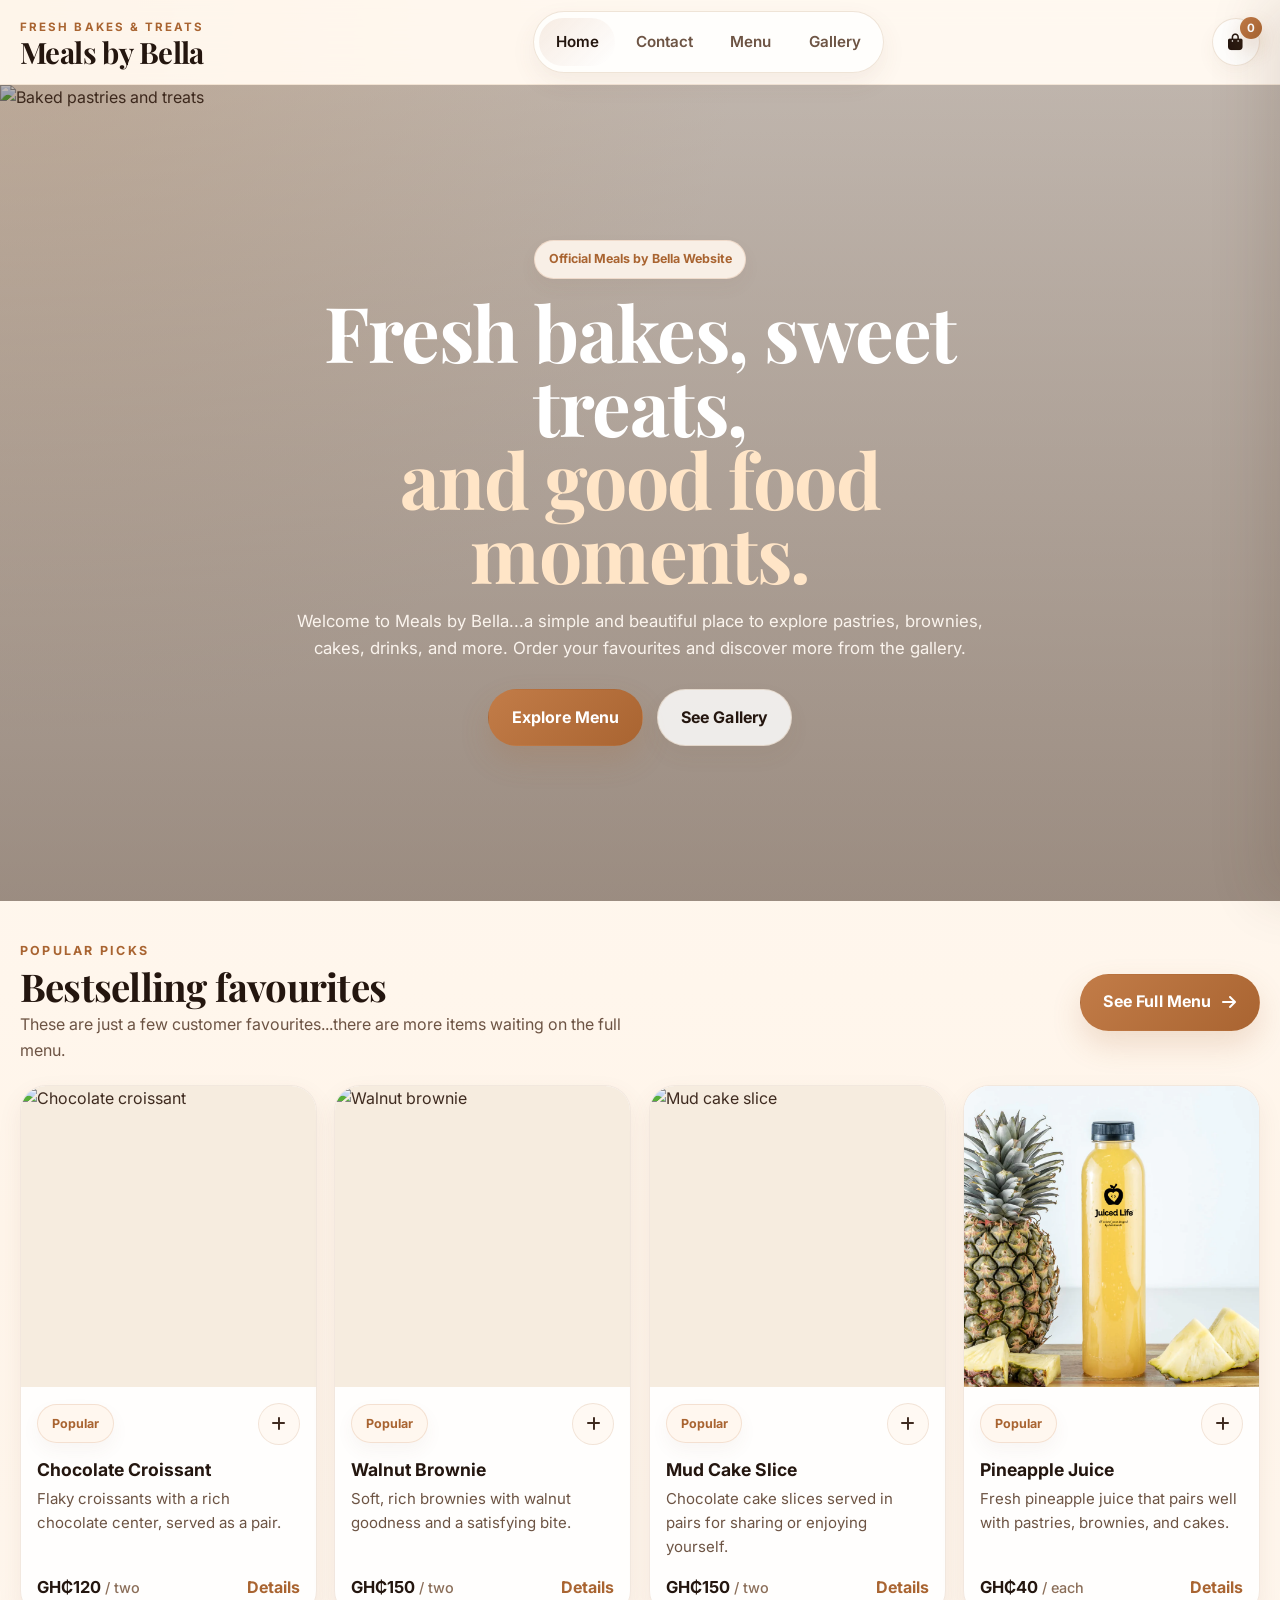
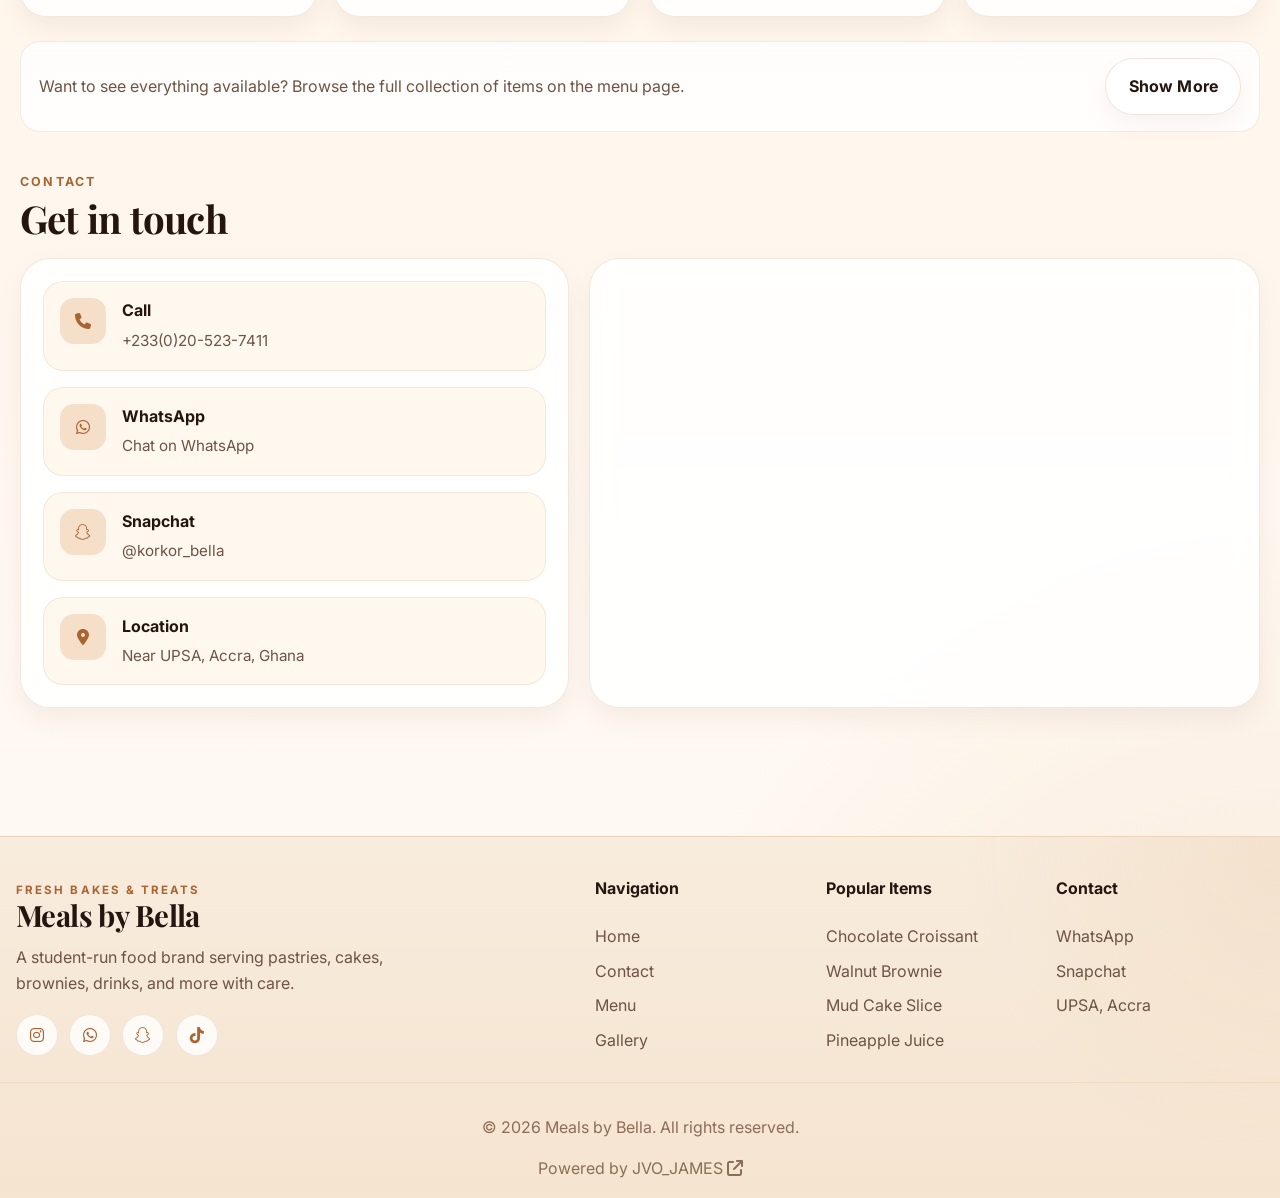
==== index.html @ 8bbc6c38 "Update index.html" ====
<!DOCTYPE html>
<html lang="en">
<head>
  <meta charset="UTF-8" />
  <meta name="viewport" content="width=device-width, initial-scale=1.0" />
  <meta
    name="description"
    content="Meals by Bella offers pastries, brownies, cakes, drinks, and more in a beautiful official business website experience."
  />
  <title>Meals by Bella | Home</title>

  <link rel="preconnect" href="https://fonts.googleapis.com" />
  <link rel="preconnect" href="https://fonts.gstatic.com" crossorigin />
  <link
    href="https://fonts.googleapis.com/css2?family=Inter:wght@400;500;600;700;800&family=Playfair+Display:wght@600;700;800&display=swap"
    rel="stylesheet"
  />
  <link
    rel="stylesheet"
    href="https://cdnjs.cloudflare.com/ajax/libs/font-awesome/6.5.2/css/all.min.css"
    integrity="sha512-SnH5WK+bZxgPHs44uWIX+LLJAJ9/2PkPKZ5QiAj6Ta86w+fsb2TkR4j8D6LJgyAHIhR35VZc2oM/gI1w1BzQAw=="
    crossorigin="anonymous"
    referrerpolicy="no-referrer"
  />
  <link rel="preconnect" href="https://fonts.googleapis.com">
  <link rel="preconnect" href="https://fonts.gstatic.com" crossorigin>
  <link href="https://fonts.googleapis.com/css2?family=Cormorant+Garamond:wght@400;500;600;700&family=Inter:wght@300;400;500;600;700&display=swap" rel="stylesheet">
  <link rel="stylesheet" href="https://cdnjs.cloudflare.com/ajax/libs/font-awesome/6.5.2/css/all.min.css">


  <link rel="stylesheet" href="styles.css" />
  <script src="script.js" defer></script>
</head>
<body class="page-home" data-page="home">
  <div class="site-shell">
    <!-- Mobile Menu -->
    <div class="mobile-menu" id="mobileMenu" aria-hidden="true">
      <div class="mobile-menu__panel">
        <div class="mobile-menu__top">
          <a href="index.html" class="brand brand--mobile" aria-label="Meals by Bella home">
            <span class="brand__eyebrow">Fresh bakes & treats</span>
            <span class="brand__name">Meals by Bella</span>
          </a>
          <button class="icon-btn js-close-mobile-menu" aria-label="Close menu" type="button">
            <i class="fa-solid fa-xmark"></i>
          </button>
        </div>

        <nav class="mobile-menu__nav" aria-label="Mobile navigation">
          <a href="index.html" class="is-active">Home</a>
          <a href="#contact">Contact</a>
          <a href="menu.html">Menu</a>
          <a href="gallery.html">Gallery</a>
        </nav>

        <div class="mobile-menu__actions">
          <a href="menu.html" class="btn btn--primary">Explore Menu</a>
          <a href="gallery.html" class="btn btn--secondary">See Gallery</a>
        </div>
      </div>
    </div>

    <!-- Cart Drawer -->
    <div class="cart-drawer" id="cartDrawer" aria-hidden="true">
      <div class="cart-drawer__overlay js-close-cart"></div>

      <aside class="cart-drawer__panel" aria-label="Shopping cart">
        <div class="cart-drawer__header">
          <div>
            <p class="section-tag">Your Cart</p>
            <h2>Order Summary</h2>
          </div>
          <button class="icon-btn js-close-cart" type="button" aria-label="Close cart">
            <i class="fa-solid fa-xmark"></i>
          </button>
        </div>

        <div class="cart-drawer__body">
          <div class="cart-items" id="cartItems"></div>

          <div class="cart-empty" id="cartEmptyState">
            <div class="cart-empty__icon">
              <i class="fa-solid fa-bag-shopping"></i>
            </div>
            <h3>Your cart is empty</h3>
            <p>Add some treats and drinks to begin your order.</p>
            <a href="menu.html" class="btn btn--primary">Browse Menu</a>
          </div>
        </div>

        <div class="cart-drawer__footer">
          <div class="cart-summary">
            <div class="cart-summary__row">
              <span>Items</span>
              <strong id="cartCountLabel">0</strong>
            </div>
            <div class="cart-summary__row">
              <span>Subtotal</span>
              <strong id="cartSubtotal">GH₵0</strong>
            </div>
          </div>

          <div class="cart-drawer__actions">
            <button class="btn btn--secondary js-clear-cart" type="button">Clear Cart</button>
            <button class="btn btn--primary js-go-to-checkout" type="button">Checkout</button>
          </div>
        </div>
      </aside>
    </div>

    <!-- Header -->
    <header class="site-header" id="top">
      <div class="container">
        <div class="header-main">
          <a href="index.html" class="brand" aria-label="Meals by Bella home">
            <span class="brand__eyebrow">Fresh bakes & treats</span>
            <span class="brand__name">Meals by Bella</span>
          </a>

          <nav class="desktop-nav" aria-label="Primary navigation">
            <a href="index.html" class="is-active">Home</a>
            <a href="#contact">Contact</a>
            <a href="menu.html">Menu</a>
            <a href="gallery.html">Gallery</a>
          </nav>

          <div class="header-actions">
            <button class="icon-btn js-open-cart" type="button" aria-label="Open cart">
              <i class="fa-solid fa-bag-shopping"></i>
              <span class="cart-badge" id="cartBadge">0</span>
            </button>

            <button class="icon-btn mobile-only js-open-mobile-menu" type="button" aria-label="Open menu">
              <i class="fa-solid fa-bars"></i>
            </button>
          </div>
        </div>
      </div>
    </header>

    <main>
      <!-- Hero -->
      <section class="hero-section hero-section--background">
        <div class="hero-background">
          <img
            src="https://images.unsplash.com/photo-1509440159596-0249088772ff?auto=format&fit=crop&w=1800&q=80"
            alt="Baked pastries and treats"
          />
        </div>

        <div class="hero-overlay"></div>

        <div class="container">
          <div class="hero-content hero-content--center">
            <span class="hero-badge">Official Meals by Bella Website</span>

            <h1>
              Fresh bakes, sweet treats,
              <span>and good food moments.</span>
            </h1>

            <p class="hero-text">
              Welcome to Meals by Bella...a simple and beautiful place to explore pastries,
              brownies, cakes, drinks, and more. Order your favourites and discover more from the gallery.
            </p>

            <div class="hero-actions">
              <a href="menu.html" class="btn btn--primary">Explore Menu</a>
              <a href="gallery.html" class="btn btn--secondary">See Gallery</a>
            </div>
          </div>
        </div>
      </section>

      <!-- Bestselling favourites -->
      <section class="products-section">
        <div class="container">
          <div class="section-heading section-heading--with-note">
            <div>
              <p class="section-tag">Popular Picks</p>
              <h2>Bestselling favourites</h2>
              <p class="section-subtext">
                These are just a few customer favourites...there are more items waiting on the full menu.
              </p>
            </div>

            <a href="menu.html" class="btn btn--primary section-cta">
              <span>See Full Menu</span>
              <i class="fa-solid fa-arrow-right"></i>
            </a>
          </div>

          <div class="products-grid products-grid--home">
            <article
              class="product-card"
              data-id="chocolate-croissant"
              data-name="Chocolate Croissant"
              data-price="120"
              data-unit="two"
              data-image="https://images.unsplash.com/photo-1549903072-7e6e0bedb7fb?auto=format&fit=crop&w=1200&q=80"
              data-category="Croissants"
            >
              <a href="product.html?product=chocolate-croissant" class="product-card__media">
                <img
                  src="https://images.unsplash.com/photo-1549903072-7e6e0bedb7fb?auto=format&fit=crop&w=1200&q=80"
                  alt="Chocolate croissant"
                />
              </a>

              <div class="product-card__content">
                <div class="product-card__top">
                  <span class="pill">Popular</span>
                  <button
                    class="product-card__icon js-add-to-cart"
                    type="button"
                    aria-label="Add Chocolate Croissant to cart"
                  >
                    <i class="fa-solid fa-plus"></i>
                  </button>
                </div>

                <a href="product.html?product=chocolate-croissant" class="product-card__title-wrap">
                  <h3>Chocolate Croissant</h3>
                  <p>Flaky croissants with a rich chocolate center, served as a pair.</p>
                </a>

                <div class="product-card__bottom">
                  <strong>GH₵120 <span>/ two</span></strong>
                  <a href="product.html?product=chocolate-croissant" class="text-link">Details</a>
                </div>
              </div>
            </article>

            <article
              class="product-card"
              data-id="walnut-brownie"
              data-name="Walnut Brownie"
              data-price="150"
              data-unit="two"
              data-image="https://images.unsplash.com/photo-1606313564200-e75d5e30476c?auto=format&fit=crop&w=1200&q=80"
              data-category="Brownies"
            >
              <a href="product.html?product=walnut-brownie" class="product-card__media">
                <img
                  src="https://images.unsplash.com/photo-1606313564200-e75d5e30476c?auto=format&fit=crop&w=1200&q=80"
                  alt="Walnut brownie"
                />
              </a>

              <div class="product-card__content">
                <div class="product-card__top">
                  <span class="pill">Popular</span>
                  <button
                    class="product-card__icon js-add-to-cart"
                    type="button"
                    aria-label="Add Walnut Brownie to cart"
                  >
                    <i class="fa-solid fa-plus"></i>
                  </button>
                </div>

                <a href="product.html?product=walnut-brownie" class="product-card__title-wrap">
                  <h3>Walnut Brownie</h3>
                  <p>Soft, rich brownies with walnut goodness and a satisfying bite.</p>
                </a>

                <div class="product-card__bottom">
                  <strong>GH₵150 <span>/ two</span></strong>
                  <a href="product.html?product=walnut-brownie" class="text-link">Details</a>
                </div>
              </div>
            </article>

            <article
              class="product-card"
              data-id="mud-cake-slice"
              data-name="Mud Cake Slice"
              data-price="150"
              data-unit="two"
              data-image="https://images.unsplash.com/photo-1578985545062-69928b1d9587?auto=format&fit=crop&w=1200&q=80"
              data-category="Cake Slices"
            >
              <a href="product.html?product=mud-cake-slice" class="product-card__media">
                <img
                  src="https://images.unsplash.com/photo-1578985545062-69928b1d9587?auto=format&fit=crop&w=1200&q=80"
                  alt="Mud cake slice"
                />
              </a>

              <div class="product-card__content">
                <div class="product-card__top">
                  <span class="pill">Popular</span>
                  <button
                    class="product-card__icon js-add-to-cart"
                    type="button"
                    aria-label="Add Mud Cake Slice to cart"
                  >
                    <i class="fa-solid fa-plus"></i>
                  </button>
                </div>

                <a href="product.html?product=mud-cake-slice" class="product-card__title-wrap">
                  <h3>Mud Cake Slice</h3>
                  <p>Chocolate cake slices served in pairs for sharing or enjoying yourself.</p>
                </a>

                <div class="product-card__bottom">
                  <strong>GH₵150 <span>/ two</span></strong>
                  <a href="product.html?product=mud-cake-slice" class="text-link">Details</a>
                </div>
              </div>
            </article>

            <article
              class="product-card"
              data-id="pineapple-juice"
              data-name="Pineapple Juice"
              data-price="40"
              data-unit="each"
              data-image="pine.webp"
              data-category="Juices"
            >
              <a href="product.html?product=pineapple-juice" class="product-card__media">
                <img
                  src="pine.webp"
                  alt="Pineapple juice"
                />
              </a>

              <div class="product-card__content">
                <div class="product-card__top">
                  <span class="pill">Popular</span>
                  <button
                    class="product-card__icon js-add-to-cart"
                    type="button"
                    aria-label="Add Pineapple Juice to cart"
                  >
                    <i class="fa-solid fa-plus"></i>
                  </button>
                </div>

                <a href="product.html?product=pineapple-juice" class="product-card__title-wrap">
                  <h3>Pineapple Juice</h3>
                  <p>Fresh pineapple juice that pairs well with pastries, brownies, and cakes.</p>
                </a>

                <div class="product-card__bottom">
                  <strong>GH₵40 <span>/ each</span></strong>
                  <a href="product.html?product=pineapple-juice" class="text-link">Details</a>
                </div>
              </div>
            </article>
          </div>

          <div class="products-more">
            <p>Want to see everything available? Browse the full collection of items on the menu page.</p>
            <a href="menu.html" class="btn btn--secondary">Show More</a>
          </div>
        </div>
      </section>

      <!-- Contact -->
      <section class="contact-section" id="contact">
        <div class="container">
          <div class="section-heading">
            <div>
              <p class="section-tag">Contact</p>
              <h2>Get in touch</h2>
            </div>
          </div>

          <div class="contact-grid">
            <div class="contact-card">
              <div class="contact-list">
                <article>
  <i class="fa-solid fa-phone"></i>
  <div>
    <h3>Call</h3>
    <a href="tel:+233205237411">+233(0)20-523-7411</a>
  </div>
</article>
                <article>
                  <i class="fa-brands fa-whatsapp"></i>
                  <div>
                    <h3>WhatsApp</h3>
                    <a href="https://wa.me/233205237411" target="_blank" rel="noopener noreferrer">
                      Chat on WhatsApp
                    </a>
                  </div>
                </article>

                <article>
  <i class="fa-brands fa-snapchat"></i>
  <div>
    <h3>Snapchat</h3>
    <a href="https://www.snapchat.com/add/korkor_bella" target="_blank" rel="noopener noreferrer">
      @korkor_bella
    </a>
  </div>
</article>

                <article>
                  <i class="fa-solid fa-location-dot"></i>
                  <div>
                    <h3>Location</h3>
                    <p>Near UPSA, Accra, Ghana</p>
                  </div>
                </article>
              </div>
            </div>

            <div class="map-card">
              <iframe
                title="Map showing UPSA location"
                src="https://www.google.com/maps?q=UPSA%20Accra&z=15&output=embed"
                width="100%"
                height="100%"
                style="border:0;"
                allowfullscreen=""
                loading="lazy"
                referrerpolicy="no-referrer-when-downgrade"
              ></iframe>
            </div>
          </div>
        </div>
      </section>
    </main>

    <footer class="site-footer site-footer--full">
      <div class="footer-main">
        <div class="footer-branding">
          <a href="index.html" class="brand brand--footer">
            <span class="brand__eyebrow">Fresh bakes & treats</span>
            <span class="brand__name">Meals by Bella</span>
          </a>
          <p>
            A student-run food brand serving pastries, cakes, brownies, drinks, and more with care.
          </p>

          <div class="footer-socials">
            <a href="#" aria-label="Instagram"><i class="fa-brands fa-instagram"></i></a>
            <a href="https://wa.me/233205237411" aria-label="WhatsApp"><i class="fa-brands fa-whatsapp"></i></a>
<a href="https://www.snapchat.com/add/korkor_bella" target="_blank" rel="noopener noreferrer" aria-label="Snapchat">
  <i class="fa-brands fa-snapchat"></i>
</a>            <a href="#" aria-label="TikTok"><i class="fa-brands fa-tiktok"></i></a>
          </div>
        </div>

        <div class="footer-links-wrap">
          <div class="footer-links">
            <h3>Navigation</h3>
            <a href="index.html">Home</a>
            <a href="#contact">Contact</a>
            <a href="menu.html">Menu</a>
            <a href="gallery.html">Gallery</a>
          </div>

          <div class="footer-links">
            <h3>Popular Items</h3>
            <a href="product.html?product=chocolate-croissant">Chocolate Croissant</a>
            <a href="product.html?product=walnut-brownie">Walnut Brownie</a>
            <a href="product.html?product=mud-cake-slice">Mud Cake Slice</a>
            <a href="product.html?product=pineapple-juice">Pineapple Juice</a>
          </div>

          <div class="footer-links">
            <h3>Contact</h3>
            <a href="https://wa.me/233205237411" target="_blank" rel="noopener noreferrer">WhatsApp</a>
            <a href="#">Snapchat</a>
            <a href="#contact">UPSA, Accra</a>
          </div>
        </div>
      </div>

     <div class="footer-bottom-bar">
  <p>© 2026 Meals by Bella. All rights reserved.</p>

  <a href="https://jvo-james.github.io/portfolio/" class="footer-powered">
    <span class="footer-powered__label">Powered by</span>
    <span class="footer-powered__name">JVO_JAMES</span>
    <i class="fa-solid fa-arrow-up-right-from-square"></i>
  </a>
</div>
    </footer>
  </div>
</body>
</html>
---- styles.css ----
:root {
  --bg: #fffaf4;
  --bg-soft: #fff4e8;
  --bg-alt: #fdf0df;
  --surface: #ffffff;
  --surface-2: #fff8ef;
  --surface-3: #f8ead8;

  --line: #ead8c4;
  --line-strong: #d7b894;

  --text: #3f2b20;
  --text-soft: #6d5444;
  --text-muted: #8b6e59;
  --text-dark: #24160f;

  --primary: #c27c48;
  --primary-strong: #a96431;
  --primary-soft: #f5dfc9;

  --accent: #8f5a3c;
  --accent-soft: #f3e1d3;

  --success: #5f8b56;
  --danger: #b96060;

  --shadow-sm: 0 10px 24px rgba(120, 82, 58, 0.08);
  --shadow-md: 0 18px 40px rgba(120, 82, 58, 0.12);
  --shadow-lg: 0 28px 70px rgba(120, 82, 58, 0.16);

  --radius-xs: 10px;
  --radius-sm: 16px;
  --radius-md: 22px;
  --radius-lg: 30px;
  --radius-xl: 42px;

  --container: 1240px;
  --header-height: 84px;

  --transition: 220ms ease;
}

*,
*::before,
*::after {
  box-sizing: border-box;
}

html {
  scroll-behavior: smooth;
}

body {
  margin: 0;
  min-width: 320px;
  font-family: "Inter", sans-serif;
  color: var(--text);
  line-height: 1.6;
  background:
    radial-gradient(circle at top left, rgba(243, 213, 181, 0.55), transparent 24%),
    radial-gradient(circle at bottom right, rgba(241, 221, 194, 0.65), transparent 22%),
    linear-gradient(180deg, #fffaf4 0%, #fff5ea 44%, #fffaf5 100%);
  overflow-x: hidden;
}

body.menu-open,
body.cart-open,
body.lightbox-open {
  overflow: hidden;
}

img,
video {
  display: block;
  max-width: 100%;
}

a {
  color: inherit;
  text-decoration: none;
}

button,
input,
textarea,
select {
  font: inherit;
}

button {
  border: 0;
  background: transparent;
  color: inherit;
  cursor: pointer;
}

input,
textarea,
select {
  color: inherit;
}

input:focus,
button:focus,
a:focus,
textarea:focus,
select:focus {
  outline: none;
}

a:focus-visible,
button:focus-visible,
input:focus-visible,
textarea:focus-visible,
select:focus-visible {
  outline: 2px solid var(--primary);
  outline-offset: 3px;
}

ul,
ol {
  margin: 0;
  padding: 0;
}

section {
  position: relative;
}

.site-shell {
  position: relative;
  min-height: 100vh;
}

.container {
  width: min(calc(100% - 2rem), var(--container));
  margin-inline: auto;
}

.page-home main,
.page-menu main,
.page-product main,
.page-gallery main {
  padding-bottom: 4rem;
}

.sr-only {
  position: absolute;
  width: 1px;
  height: 1px;
  overflow: hidden;
  clip-path: inset(50%);
  white-space: nowrap;
}

.is-hidden {
  display: none !important;
}

::-webkit-scrollbar {
  width: 10px;
}

::-webkit-scrollbar-track {
  background: #f7ecdf;
}

::-webkit-scrollbar-thumb {
  background: linear-gradient(180deg, #d9b089, #ba7b48);
  border-radius: 999px;
}

/* Header */

.site-header {
  position: sticky;
  top: 0;
  z-index: 80;
  border-bottom: 1px solid rgba(199, 160, 124, 0.22);
  background: rgba(255, 248, 240, 0.82);
  backdrop-filter: blur(18px);
}

.header-main {
  min-height: var(--header-height);
  display: flex;
  align-items: center;
  justify-content: space-between;
  gap: 1rem;
}

.brand {
  display: inline-flex;
  flex-direction: column;
  gap: 0.12rem;
  flex-shrink: 0;
}

.brand__eyebrow {
  font-size: 0.72rem;
  letter-spacing: 0.18em;
  text-transform: uppercase;
  color: var(--primary-strong);
  font-weight: 700;
}

.brand__name {
  font-family: "Playfair Display", serif;
  font-size: clamp(1.7rem, 2.3vw, 2.45rem);
  line-height: 0.96;
  letter-spacing: -0.02em;
  font-weight: 700;
  color: var(--text-dark);
}

.desktop-nav {
  display: flex;
  align-items: center;
  gap: 0.25rem;
  padding: 0.35rem;
  border-radius: 999px;
  border: 1px solid rgba(199, 160, 124, 0.28);
  background: rgba(255, 255, 255, 0.74);
  box-shadow: var(--shadow-sm);
}

.desktop-nav a {
  padding: 0.74rem 1.04rem;
  border-radius: 999px;
  color: var(--text-soft);
  font-size: 0.95rem;
  font-weight: 600;
  transition: background var(--transition), color var(--transition), transform var(--transition);
}

.desktop-nav a:hover,
.desktop-nav a.is-active {
  color: var(--text-dark);
  background: linear-gradient(135deg, rgba(194, 124, 72, 0.14), rgba(255, 255, 255, 0.88));
}

.header-actions {
  display: flex;
  align-items: center;
  gap: 0.72rem;
}

.icon-btn {
  width: 48px;
  height: 48px;
  display: inline-grid;
  place-items: center;
  border-radius: 50%;
  border: 1px solid rgba(199, 160, 124, 0.28);
  background: rgba(255, 255, 255, 0.72);
  position: relative;
  flex-shrink: 0;
  transition:
    transform var(--transition),
    background var(--transition),
    border-color var(--transition),
    box-shadow var(--transition);
  box-shadow: 0 8px 18px rgba(120, 82, 58, 0.05);
}

.icon-btn:hover {
  transform: translateY(-2px);
  background: #fff;
  border-color: var(--line-strong);
  box-shadow: var(--shadow-sm);
}

.icon-btn i {
  font-size: 1.04rem;
  color: var(--text-dark);
}

.cart-badge {
  position: absolute;
  top: -2px;
  right: -3px;
  min-width: 22px;
  height: 22px;
  padding-inline: 0.32rem;
  display: grid;
  place-items: center;
  border-radius: 999px;
  font-size: 0.72rem;
  font-weight: 700;
  color: #fff;
  background: linear-gradient(135deg, var(--primary), var(--primary-strong));
  box-shadow: 0 10px 20px rgba(169, 100, 49, 0.24);
}

.mobile-only {
  display: none;
}

/* Buttons / links */

.btn {
  min-height: 54px;
  display: inline-flex;
  align-items: center;
  justify-content: center;
  gap: 0.68rem;
  padding: 0.92rem 1.4rem;
  border-radius: 999px;
  font-weight: 700;
  letter-spacing: 0.01em;
  text-align: center;
  border: 1px solid transparent;
  transition:
    transform var(--transition),
    background var(--transition),
    border-color var(--transition),
    box-shadow var(--transition),
    opacity var(--transition),
    color var(--transition);
}

.btn:hover {
  transform: translateY(-2px);
}

.btn--primary {
  color: #fff;
  background: linear-gradient(135deg, var(--primary), var(--primary-strong));
  box-shadow: 0 14px 30px rgba(169, 100, 49, 0.18);
}

.btn--primary:hover {
  box-shadow: 0 20px 40px rgba(169, 100, 49, 0.24);
}

.btn--secondary {
  color: var(--text-dark);
  background: rgba(255, 255, 255, 0.82);
  border-color: rgba(199, 160, 124, 0.28);
  box-shadow: 0 10px 22px rgba(120, 82, 58, 0.06);
}

.btn--secondary:hover {
  background: #fff;
  border-color: var(--line-strong);
}

.btn--wide {
  width: 100%;
}

.text-link,
.section-link {
  display: inline-flex;
  align-items: center;
  gap: 0.52rem;
  color: var(--primary-strong);
  font-weight: 700;
  transition: opacity var(--transition), transform var(--transition);
}

.text-link:hover,
.section-link:hover {
  opacity: 0.88;
  transform: translateX(3px);
}

/* Shared headings */

.section-heading {
  display: flex;
  align-items: end;
  justify-content: space-between;
  gap: 1rem;
  margin-bottom: 1.35rem;
}

.section-heading--with-note {
  align-items: center;
}

.section-heading h2,
.hero-content h1,
.menu-hero__copy h1,
.gallery-hero__copy h1,
.product-info h1,
.contact-card h2,
.gallery-intro-card h2,
.cart-drawer__header h2,
.details-panel h2 {
  margin: 0;
  font-family: "Playfair Display", serif;
  line-height: 0.96;
  letter-spacing: -0.02em;
  font-weight: 700;
  color: var(--text-dark);
}

.section-heading h2 {
  font-size: clamp(2rem, 3vw, 3rem);
}

.section-tag {
  margin: 0 0 0.45rem;
  font-size: 0.78rem;
  letter-spacing: 0.18em;
  text-transform: uppercase;
  color: var(--primary-strong);
  font-weight: 700;
}

.section-subtext,
.section-note {
  margin: 0.45rem 0 0;
  color: var(--text-soft);
  max-width: 620px;
}

.section-cta {
  flex-shrink: 0;
}

/* Pills */

.pill,
.hero-badge,
.gallery-badge {
  display: inline-flex;
  align-items: center;
  gap: 0.42rem;
  width: fit-content;
  padding: 0.54rem 0.86rem;
  border-radius: 999px;
  border: 1px solid rgba(194, 124, 72, 0.18);
  background: rgba(255, 247, 238, 0.9);
  color: var(--primary-strong);
  font-size: 0.78rem;
  font-weight: 700;
  box-shadow: 0 8px 18px rgba(120, 82, 58, 0.05);
}

/* Shared cards / surfaces */

.product-card,
.contact-card,
.map-card,
.cta-panel,
.product-panel,
.details-main,
.sidebar-card,
.cart-drawer__panel,
.mobile-menu__panel,
.menu-toolbar__wrap,
.gallery-intro-card,
.gallery-item,
.empty-state-message {
  backdrop-filter: blur(12px);
}

.surface-card {
  border: 1px solid rgba(199, 160, 124, 0.24);
  background: rgba(255, 255, 255, 0.84);
  box-shadow: var(--shadow-sm);
}

/* Hero - Homepage */

.hero-section {
  position: relative;
  min-height: calc(100vh - var(--header-height));
  display: flex;
  align-items: center;
  overflow: hidden;
}

.hero-section--background {
  padding-block: 3.5rem;
}

.hero-background,
.hero-overlay {
  position: absolute;
  inset: 0;
}

.hero-background img {
  width: 100%;
  height: 100%;
  object-fit: cover;
}

.hero-overlay {
  background:
    linear-gradient(180deg, rgba(56, 35, 22, 0.32), rgba(56, 35, 22, 0.5)),
    radial-gradient(circle at center, rgba(255, 248, 240, 0.08), transparent 36%);
}

.hero-content {
  position: relative;
  z-index: 1;
  max-width: 820px;
  color: #fff;
}

.hero-content--center {
  text-align: center;
  margin-inline: auto;
}

.hero-content h1 {
  margin-top: 1rem;
  font-size: clamp(3rem, 6vw, 5.8rem);
  color: #fff;
}

.hero-content h1 span,
.menu-hero__copy h1 span,
.gallery-hero__copy h1 span {
  display: inline-block;
  color: #ffe5c7;
}

.hero-text {
  margin: 1.15rem auto 0;
  max-width: 700px;
  font-size: 1.05rem;
  color: rgba(255, 249, 242, 0.95);
}

.hero-actions {
  display: flex;
  flex-wrap: wrap;
  gap: 0.9rem;
  margin-top: 1.7rem;
  justify-content: center;
}

/* Products */

.products-section,
.contact-section,
.menu-hero,
.menu-toolbar,
.product-hero,
.product-details-section,
.gallery-hero,
.gallery-intro-section,
.gallery-section {
  padding-top: 2.5rem;
}

.products-grid {
  display: grid;
  grid-template-columns: repeat(4, minmax(0, 1fr));
  gap: 1.1rem;
}

.products-grid--menu,
.products-grid--related,
.products-grid--home {
  grid-template-columns: repeat(4, minmax(0, 1fr));
}

.product-card {
  display: flex;
  flex-direction: column;
  overflow: hidden;
  border-radius: 26px;
  border: 1px solid rgba(199, 160, 124, 0.24);
  background: rgba(255, 255, 255, 0.88);
  box-shadow: var(--shadow-sm);
  transition:
    transform var(--transition),
    border-color var(--transition),
    box-shadow var(--transition),
    opacity var(--transition);
}

.product-card:hover {
  transform: translateY(-6px);
  border-color: rgba(169, 100, 49, 0.28);
  box-shadow: var(--shadow-md);
}

.product-card__media {
  position: relative;
  aspect-ratio: 1 / 1.02;
  overflow: hidden;
  background: #f6ecdf;
}

.product-card__media img,
.product-card__media video {
  width: 100%;
  height: 100%;
  object-fit: cover;
  transition: transform 420ms ease;
}

.product-card:hover .product-card__media img,
.product-card:hover .product-card__media video {
  transform: scale(1.04);
}

.product-card__content {
  display: flex;
  flex-direction: column;
  flex: 1;
  padding: 1rem;
}

.product-card__top,
.product-card__bottom {
  display: flex;
  align-items: center;
  justify-content: space-between;
  gap: 0.72rem;
}

.product-card__icon {
  width: 42px;
  height: 42px;
  display: inline-grid;
  place-items: center;
  border-radius: 50%;
  border: 1px solid rgba(199, 160, 124, 0.24);
  background: rgba(255, 249, 242, 0.92);
  transition: var(--transition);
  flex-shrink: 0;
}

.product-card__icon:hover {
  background: var(--primary-soft);
  border-color: rgba(169, 100, 49, 0.26);
  color: var(--primary-strong);
}

.product-card__title-wrap {
  display: block;
  margin: 0.9rem 0 1rem;
}

.product-card__title-wrap h3 {
  margin: 0 0 0.38rem;
  font-size: 1.1rem;
  line-height: 1.22;
  color: var(--text-dark);
}

.product-card__title-wrap p {
  margin: 0;
  color: var(--text-soft);
  font-size: 0.94rem;
}

.product-card__bottom {
  margin-top: auto;
}

.product-card__bottom strong {
  font-size: 1.03rem;
  line-height: 1.2;
  color: var(--text-dark);
}

.product-card__bottom strong span {
  color: var(--text-muted);
  font-weight: 500;
  font-size: 0.9rem;
}

.products-more,
.menu-help-note {
  margin-top: 1.5rem;
  padding: 1rem 1.1rem;
  border-radius: 20px;
  border: 1px solid rgba(199, 160, 124, 0.2);
  background: rgba(255, 255, 255, 0.8);
  display: flex;
  align-items: center;
  justify-content: space-between;
  gap: 1rem;
  flex-wrap: wrap;
}

.products-more p,
.menu-help-note p {
  margin: 0;
  color: var(--text-soft);
}

/* Contact */

.contact-grid {
  display: grid;
  grid-template-columns: minmax(320px, 0.9fr) minmax(0, 1.1fr);
  gap: 1.2rem;
  align-items: stretch;
}

.contact-card,
.map-card {
  border-radius: 30px;
  border: 1px solid rgba(199, 160, 124, 0.24);
  background: rgba(255, 255, 255, 0.88);
  box-shadow: var(--shadow-sm);
  overflow: hidden;
}

.contact-card {
  padding: 1.4rem;
}

.contact-list {
  display: grid;
  gap: 1rem;
}

.contact-list article {
  display: flex;
  gap: 0.95rem;
  align-items: flex-start;
  padding: 1rem;
  border-radius: 20px;
  background: var(--surface-2);
  border: 1px solid rgba(199, 160, 124, 0.18);
}

.contact-list i {
  width: 46px;
  height: 46px;
  display: grid;
  place-items: center;
  border-radius: 14px;
  background: var(--primary-soft);
  color: var(--primary-strong);
  flex-shrink: 0;
}

.contact-list h3 {
  margin: 0 0 0.25rem;
  font-size: 1rem;
  color: var(--text-dark);
}

.contact-list p,
.contact-list a {
  margin: 0;
  color: var(--text-soft);
  font-size: 0.95rem;
}

.contact-list a:hover {
  color: var(--primary-strong);
}

.map-card {
  min-height: 420px;
}

.map-card iframe {
  width: 100%;
  height: 100%;
  min-height: 420px;
  border: 0;
}

/* Menu hero */

.menu-hero__grid,
.gallery-hero__grid,
.product-layout,
.details-layout {
  display: grid;
  gap: 1.2rem;
}

.menu-hero__grid {
  grid-template-columns: 1fr 1fr;
  align-items: center;
}

.menu-hero__copy h1,
.gallery-hero__copy h1 {
  font-size: clamp(2.8rem, 5vw, 4.9rem);
  margin-top: 0.95rem;
}

.menu-hero__visual,
.gallery-hero__visual {
  min-height: 460px;
  overflow: hidden;
  border-radius: var(--radius-xl);
  border: 1px solid rgba(199, 160, 124, 0.24);
  box-shadow: var(--shadow-lg);
  background: #f5e8d8;
}

.menu-hero__visual img,
.gallery-hero__visual img {
  width: 100%;
  height: 100%;
  min-height: 460px;
  object-fit: cover;
}

.menu-hero--fresh .menu-hero__copy,
.gallery-hero__copy {
  padding: 0.5rem 0;
}

/* Menu toolbar */

.menu-toolbar__wrap {
  display: grid;
  gap: 1rem;
  padding: 1rem;
  border-radius: 26px;
  border: 1px solid rgba(199, 160, 124, 0.24);
  background: rgba(255, 255, 255, 0.88);
  box-shadow: var(--shadow-sm);
}

.menu-toolbar__search {
  position: relative;
}

.menu-toolbar__search i {
  position: absolute;
  top: 50%;
  left: 1rem;
  transform: translateY(-50%);
  color: var(--text-muted);
}

.menu-toolbar__search input {
  width: 100%;
  min-height: 56px;
  padding: 0.95rem 1rem 0.95rem 2.8rem;
  border-radius: 18px;
  border: 1px solid rgba(199, 160, 124, 0.24);
  background: rgba(255, 251, 246, 0.95);
}

.menu-toolbar__search input::placeholder {
  color: var(--text-muted);
}

.menu-toolbar__filters {
  display: flex;
  flex-wrap: wrap;
  gap: 0.68rem;
}

.filter-chip,
.option-chip,
.details-tab {
  min-height: 44px;
  display: inline-flex;
  align-items: center;
  justify-content: center;
  padding: 0.72rem 1rem;
  border-radius: 999px;
  border: 1px solid rgba(199, 160, 124, 0.24);
  background: rgba(255, 251, 246, 0.94);
  color: var(--text-soft);
  font-weight: 600;
  transition: var(--transition);
}

.filter-chip:hover,
.option-chip:hover,
.details-tab:hover,
.filter-chip.is-active,
.option-chip.is-active,
.details-tab.is-active {
  color: var(--text-dark);
  background: var(--primary-soft);
  border-color: rgba(169, 100, 49, 0.24);
}

.empty-state-message {
  margin-top: 1rem;
  padding: 1.2rem;
  border-radius: 22px;
  border: 1px solid rgba(199, 160, 124, 0.22);
  background: rgba(255, 255, 255, 0.86);
  color: var(--text-soft);
  box-shadow: var(--shadow-sm);
}

/* Breadcrumb */

.breadcrumb-section {
  padding-top: 1.15rem;
}

.breadcrumb {
  display: flex;
  align-items: center;
  gap: 0.65rem;
  flex-wrap: wrap;
  color: var(--text-muted);
  font-size: 0.92rem;
}

.breadcrumb a:hover {
  color: var(--primary-strong);
}

/* Product page */

.product-layout {
  grid-template-columns: minmax(0, 0.92fr) minmax(0, 1.08fr);
  align-items: start;
}

.product-gallery {
  display: grid;
  gap: 0.95rem;
  position: sticky;
  top: calc(var(--header-height) + 1.15rem);
}

.product-gallery__main {
  position: relative;
  overflow: hidden;
  border-radius: 30px;
  border: 1px solid rgba(199, 160, 124, 0.24);
  min-height: 620px;
  background: #f6ebde;
  box-shadow: var(--shadow-md);
}

.product-gallery__main img {
  width: 100%;
  height: 100%;
  min-height: 620px;
  object-fit: cover;
}

.product-gallery__thumbs {
  display: grid;
  grid-template-columns: repeat(4, minmax(0, 1fr));
  gap: 0.75rem;
  padding: 0.75rem;
  border-radius: 22px;
  border: 1px solid rgba(199, 160, 124, 0.22);
  background: rgba(255, 255, 255, 0.8);
  box-shadow: var(--shadow-sm);
}

.product-thumb {
  aspect-ratio: 1 / 1;
  overflow: hidden;
  border-radius: 16px;
  border: 1px solid transparent;
  transition: var(--transition);
  background: #f3e6d6;
}

.product-thumb img {
  width: 100%;
  height: 100%;
  object-fit: cover;
}

.product-thumb:hover,
.product-thumb.is-active {
  transform: translateY(-2px);
  border-color: rgba(169, 100, 49, 0.28);
  box-shadow: 0 10px 20px rgba(120, 82, 58, 0.08);
}

.product-info {
  display: grid;
  gap: 1rem;
}

.product-info__top h1 {
  font-size: clamp(2.6rem, 4.5vw, 4.9rem);
  margin: 0.42rem 0 0.65rem;
}

.product-rating {
  display: flex;
  align-items: center;
  flex-wrap: wrap;
  gap: 0.72rem;
  color: var(--text-soft);
}

.product-rating__stars {
  display: inline-flex;
  gap: 0.25rem;
  color: var(--primary);
}

.product-price-row {
  display: flex;
  align-items: center;
  justify-content: space-between;
  gap: 1rem;
  flex-wrap: wrap;
  padding: 1rem 0;
  border-top: 1px solid rgba(199, 160, 124, 0.18);
  border-bottom: 1px solid rgba(199, 160, 124, 0.18);
}

.product-price strong,
#sidebarPrice,
#mobileStickyPrice {
  font-family: "Playfair Display", serif;
  font-size: clamp(2rem, 4vw, 3.1rem);
  line-height: 1;
  color: var(--text-dark);
}

.product-price span,
#productUnit {
  color: var(--text-muted);
  font-size: 1rem;
}

.product-status {
  display: inline-flex;
  align-items: center;
  gap: 0.6rem;
  color: var(--success);
  font-size: 0.95rem;
  font-weight: 600;
}

.product-status i {
  font-size: 0.7rem;
}

.product-description {
  margin: 0;
  color: var(--text-soft);
  font-size: 1rem;
}

.product-highlights {
  display: grid;
  gap: 0.78rem;
}

.product-highlights article {
  display: flex;
  align-items: flex-start;
  gap: 0.85rem;
  padding: 1rem;
  border-radius: 22px;
  background: rgba(255, 255, 255, 0.86);
  border: 1px solid rgba(199, 160, 124, 0.2);
  box-shadow: var(--shadow-sm);
}

.product-highlights i {
  width: 44px;
  height: 44px;
  display: grid;
  place-items: center;
  border-radius: 14px;
  background: var(--primary-soft);
  color: var(--primary-strong);
  flex-shrink: 0;
}

.product-highlights h3 {
  margin: 0 0 0.2rem;
  font-size: 1rem;
  color: var(--text-dark);
}

.product-highlights p {
  margin: 0;
  color: var(--text-soft);
  font-size: 0.94rem;
}

.product-panel {
  padding: 1.1rem;
  border-radius: 24px;
  border: 1px solid rgba(199, 160, 124, 0.22);
  background: rgba(255, 255, 255, 0.86);
  box-shadow: var(--shadow-sm);
}

.product-panel__head {
  margin-bottom: 0.92rem;
}

.product-panel__head h2 {
  margin: 0 0 0.18rem;
  font-size: 1.05rem;
  color: var(--text-dark);
}

.product-panel__head p {
  margin: 0;
  color: var(--text-muted);
}

.product-options {
  display: flex;
  flex-wrap: wrap;
  gap: 0.68rem;
}

.quantity-row {
  display: flex;
  align-items: center;
  justify-content: space-between;
  gap: 1rem;
  flex-wrap: wrap;
}

.quantity-selector {
  display: inline-flex;
  align-items: center;
  padding: 0.35rem;
  border-radius: 999px;
  border: 1px solid rgba(199, 160, 124, 0.22);
  background: rgba(255, 251, 246, 0.95);
}

.quantity-btn {
  width: 42px;
  height: 42px;
  display: grid;
  place-items: center;
  border-radius: 50%;
  transition: var(--transition);
}

.quantity-btn:hover {
  background: var(--primary-soft);
}

.quantity-input {
  width: 64px;
  text-align: center;
  border: 0;
  background: transparent;
  color: var(--text-dark);
  font-weight: 700;
}

.quantity-note {
  color: var(--text-muted);
  font-size: 0.92rem;
}

.product-action-row {
  display: grid;
  grid-template-columns: 1fr 1fr;
  gap: 0.84rem;
}

.product-meta {
  display: grid;
  grid-template-columns: repeat(3, minmax(0, 1fr));
  gap: 0.8rem;
}

.product-meta article {
  padding: 1rem;
  border-radius: 20px;
  border: 1px solid rgba(199, 160, 124, 0.2);
  background: rgba(255, 255, 255, 0.84);
  box-shadow: var(--shadow-sm);
}

.product-meta span {
  display: block;
  margin-bottom: 0.25rem;
  color: var(--text-muted);
  font-size: 0.84rem;
}

.product-meta strong {
  font-size: 1rem;
  color: var(--text-dark);
}

.details-layout {
  grid-template-columns: minmax(0, 1.15fr) minmax(290px, 0.55fr);
  align-items: start;
}

.details-main,
.sidebar-card {
  padding: 1.3rem;
  border-radius: 26px;
  border: 1px solid rgba(199, 160, 124, 0.22);
  background: rgba(255, 255, 255, 0.86);
  box-shadow: var(--shadow-sm);
}

.details-tabs {
  display: flex;
  flex-wrap: wrap;
  gap: 0.68rem;
  margin-bottom: 1.2rem;
}

.details-panel {
  display: none;
  animation: fadeUp 240ms ease;
}

.details-panel.is-active {
  display: block;
}

.details-panel h2 {
  font-size: clamp(1.55rem, 2vw, 2.2rem);
  margin: 0 0 0.78rem;
}

.details-panel p {
  margin: 0 0 0.82rem;
  color: var(--text-soft);
}

.luxury-list {
  display: grid;
  gap: 0.72rem;
  list-style: none;
}

.luxury-list li {
  position: relative;
  padding: 0.95rem 1rem;
  border-radius: 18px;
  background: var(--surface-2);
  border: 1px solid rgba(199, 160, 124, 0.16);
  color: var(--text-soft);
}

.details-sidebar {
  display: grid;
  gap: 1rem;
}

.sidebar-stats,
.sidebar-points {
  display: grid;
  gap: 0.8rem;
}

.sidebar-stats article,
.sidebar-points article {
  display: grid;
  gap: 0.25rem;
  padding: 0.9rem 0;
  border-bottom: 1px solid rgba(199, 160, 124, 0.14);
}

.sidebar-stats article:last-child,
.sidebar-points article:last-child {
  border-bottom: 0;
  padding-bottom: 0;
}

.sidebar-stats span,
.sidebar-points span {
  color: var(--text-soft);
}

.sidebar-stats strong,
.sidebar-points strong {
  color: var(--text-dark);
}

/* Mobile sticky product bar */

.mobile-sticky-cart {
  position: fixed;
  left: 0;
  right: 0;
  bottom: 0;
  z-index: 90;
  display: none;
  align-items: center;
  justify-content: space-between;
  gap: 0.9rem;
  padding: 0.8rem 1rem calc(0.8rem + env(safe-area-inset-bottom));
  background: rgba(255, 250, 244, 0.95);
  border-top: 1px solid rgba(199, 160, 124, 0.24);
  backdrop-filter: blur(16px);
  box-shadow: 0 -18px 40px rgba(120, 82, 58, 0.1);
}

.mobile-sticky-cart.is-visible {
  display: flex;
}

.mobile-sticky-cart__summary {
  display: grid;
  gap: 0.12rem;
  min-width: 0;
}

.mobile-sticky-cart__summary span {
  font-weight: 700;
  color: var(--text-dark);
  white-space: nowrap;
  overflow: hidden;
  text-overflow: ellipsis;
}

.mobile-sticky-cart__summary strong {
  font-size: 1.4rem;
}

.mobile-sticky-cart__btn {
  flex-shrink: 0;
  min-height: 50px;
  padding-inline: 1rem;
}

/* Cart Drawer */

.cart-drawer {
  position: fixed;
  inset: 0;
  z-index: 140;
  pointer-events: none;
}

.cart-drawer.is-open {
  pointer-events: auto;
}

.cart-drawer__overlay {
  position: absolute;
  inset: 0;
  background: rgba(44, 28, 19, 0.36);
  opacity: 0;
  transition: opacity 220ms ease;
}

.cart-drawer.is-open .cart-drawer__overlay {
  opacity: 1;
}

.cart-drawer__panel {
  position: absolute;
  top: 0;
  right: 0;
  width: min(100%, 430px);
  height: 100%;
  display: flex;
  flex-direction: column;
  border-left: 1px solid rgba(199, 160, 124, 0.24);
  background: rgba(255, 250, 244, 0.98);
  box-shadow: -20px 0 50px rgba(74, 47, 31, 0.12);
  transform: translateX(100%);
  transition: transform 260ms ease;
}

.cart-drawer.is-open .cart-drawer__panel {
  transform: translateX(0);
}

.cart-drawer__header,
.cart-drawer__footer {
  padding: 1rem 1rem;
  border-bottom: 1px solid rgba(199, 160, 124, 0.16);
}

.cart-drawer__footer {
  border-top: 1px solid rgba(199, 160, 124, 0.16);
  border-bottom: 0;
  margin-top: auto;
}

.cart-drawer__body {
  padding: 1rem;
  overflow: auto;
  display: grid;
  gap: 1rem;
}

.cart-items {
  display: grid;
  gap: 0.85rem;
}

.cart-empty {
  display: grid;
  place-items: center;
  text-align: center;
  gap: 0.7rem;
  min-height: 320px;
  border-radius: 24px;
  border: 1px dashed rgba(199, 160, 124, 0.26);
  background: rgba(255, 255, 255, 0.64);
  padding: 1.2rem;
}

.cart-empty__icon {
  width: 64px;
  height: 64px;
  display: grid;
  place-items: center;
  border-radius: 50%;
  background: var(--primary-soft);
  color: var(--primary-strong);
  font-size: 1.2rem;
}

.cart-empty h3,
.cart-item h3 {
  margin: 0;
  color: var(--text-dark);
}

.cart-empty p {
  margin: 0;
  color: var(--text-soft);
}

.cart-summary {
  display: grid;
  gap: 0.72rem;
  margin-bottom: 1rem;
}

.cart-summary__row {
  display: flex;
  align-items: center;
  justify-content: space-between;
  gap: 1rem;
  color: var(--text-soft);
}

.cart-summary__row strong {
  color: var(--text-dark);
}

.cart-drawer__actions {
  display: grid;
  grid-template-columns: 1fr 1fr;
  gap: 0.8rem;
}

.cart-item {
  display: grid;
  grid-template-columns: 78px minmax(0, 1fr) auto;
  gap: 0.9rem;
  align-items: start;
  padding: 0.85rem;
  border-radius: 20px;
  border: 1px solid rgba(199, 160, 124, 0.2);
  background: rgba(255, 255, 255, 0.84);
  box-shadow: var(--shadow-sm);
  transition: transform var(--transition), border-color var(--transition), box-shadow var(--transition);
}

.cart-item:hover {
  transform: translateY(-2px);
  border-color: rgba(169, 100, 49, 0.24);
}

.cart-item__image {
  width: 78px;
  height: 78px;
  overflow: hidden;
  border-radius: 16px;
  background: #f4e7d8;
}

.cart-item__image img {
  width: 100%;
  height: 100%;
  object-fit: cover;
}

.cart-item__content {
  min-width: 0;
}

.cart-item__meta,
.cart-item__price {
  color: var(--text-soft);
  font-size: 0.9rem;
}

.cart-item__price span {
  color: var(--text-muted);
}

.cart-item__actions {
  display: flex;
  align-items: center;
  gap: 0.55rem;
  margin-top: 0.65rem;
  flex-wrap: wrap;
}

.cart-item__qty-btn,
.cart-item__remove {
  width: 34px;
  height: 34px;
  display: inline-grid;
  place-items: center;
  border-radius: 50%;
  border: 1px solid rgba(199, 160, 124, 0.22);
  background: rgba(255, 251, 246, 0.96);
}

.cart-item__qty {
  min-width: 18px;
  text-align: center;
  font-weight: 700;
  color: var(--text-dark);
}

.cart-item__total {
  font-weight: 700;
  color: var(--text-dark);
}

/* Mobile menu */

.mobile-menu {
  position: fixed;
  inset: 0;
  z-index: 150;
  background: rgba(45, 28, 19, 0.32);
  opacity: 0;
  pointer-events: none;
  transition: opacity 220ms ease;
}

.mobile-menu.is-open {
  opacity: 1;
  pointer-events: auto;
}

.mobile-menu__panel {
  position: absolute;
  top: 0;
  right: 0;
  width: min(100%, 360px);
  height: 100%;
  padding: 1rem;
  display: grid;
  grid-template-rows: auto 1fr auto;
  gap: 1rem;
  background: rgba(255, 250, 244, 0.98);
  border-left: 1px solid rgba(199, 160, 124, 0.22);
  transform: translateX(100%);
  transition: transform 240ms ease;
}

.mobile-menu.is-open .mobile-menu__panel {
  transform: translateX(0);
}

.mobile-menu__top {
  display: flex;
  align-items: center;
  justify-content: space-between;
  gap: 1rem;
}

.mobile-menu__nav {
  display: grid;
  gap: 0.5rem;
  align-content: start;
}

.mobile-menu__nav a {
  padding: 0.92rem 1rem;
  border-radius: 16px;
  border: 1px solid rgba(199, 160, 124, 0.18);
  background: rgba(255, 255, 255, 0.78);
  color: var(--text-soft);
  font-weight: 600;
}

.mobile-menu__nav a.is-active,
.mobile-menu__nav a:hover {
  color: var(--text-dark);
  background: var(--primary-soft);
  border-color: rgba(169, 100, 49, 0.22);
}

.mobile-menu__actions {
  display: grid;
  gap: 0.8rem;
}

/* Gallery */

.gallery-hero__grid {
  grid-template-columns: 1fr 1fr;
  align-items: center;
}

.gallery-intro-card {
  display: flex;
  align-items: center;
  justify-content: space-between;
  gap: 1rem 1.5rem;
  flex-wrap: wrap;
  padding: 1.2rem 1.3rem;
  border-radius: 24px;
  border: 1px solid rgba(199, 160, 124, 0.22);
  background: rgba(255, 255, 255, 0.86);
  box-shadow: var(--shadow-sm);
}

.gallery-intro-card h2 {
  font-size: clamp(1.8rem, 2.2vw, 2.6rem);
}

.gallery-intro-card p {
  margin: 0;
  max-width: 560px;
  color: var(--text-soft);
}

.gallery-masonry {
  column-count: 4;
  column-gap: 1rem;
}

.gallery-item {
  position: relative;
  display: block;
  width: 100%;
  margin: 0 0 1rem;
  break-inside: avoid;
  border-radius: 24px;
  overflow: hidden;
  border: 1px solid rgba(199, 160, 124, 0.22);
  background: rgba(255, 255, 255, 0.86);
  box-shadow: var(--shadow-sm);
  cursor: pointer;
  transition: transform var(--transition), box-shadow var(--transition), border-color var(--transition);
}

.gallery-item:hover {
  transform: translateY(-6px);
  box-shadow: var(--shadow-md);
  border-color: rgba(169, 100, 49, 0.28);
}

.gallery-item img,
.gallery-item video {
  width: 100%;
  height: auto;
  object-fit: cover;
  background: #f2e6d8;
}

.gallery-item--video video {
  min-height: 180px;
}

.gallery-badge {
  position: absolute;
  left: 0.85rem;
  bottom: 0.85rem;
  z-index: 1;
}

.gallery-note {
  margin-top: 1rem;
  text-align: center;
  color: var(--text-muted);
}

.gallery-lightbox {
  position: fixed;
  inset: 0;
  z-index: 200;
  display: none;
}

.gallery-lightbox.is-open {
  display: block;
}

.gallery-lightbox__backdrop {
  position: absolute;
  inset: 0;
  background: rgba(42, 26, 18, 0.68);
  backdrop-filter: blur(10px);
}

.gallery-lightbox__dialog {
  position: absolute;
  inset: 50% auto auto 50%;
  transform: translate(-50%, -50%);
  width: min(1100px, calc(100% - 2rem));
  max-height: calc(100vh - 2rem);
  padding: 0.9rem;
  border-radius: 28px;
  border: 1px solid rgba(199, 160, 124, 0.24);
  background: rgba(255, 250, 244, 0.98);
  box-shadow: var(--shadow-lg);
}

.gallery-lightbox__close {
  position: absolute;
  top: 0.9rem;
  right: 0.9rem;
  z-index: 2;
  width: 44px;
  height: 44px;
  display: grid;
  place-items: center;
  border-radius: 50%;
  border: 1px solid rgba(199, 160, 124, 0.22);
  background: rgba(255, 255, 255, 0.92);
}

.gallery-lightbox__content {
  width: 100%;
  max-height: calc(100vh - 3.8rem);
  overflow: hidden;
  border-radius: 22px;
  background: #f4e8db;
  display: grid;
  place-items: center;
}

.gallery-lightbox__content img,
.gallery-lightbox__content video {
  width: 100%;
  max-height: calc(100vh - 3.8rem);
  object-fit: contain;
}

/* Footer */

.site-footer {
  margin-top: 4rem;
  background:
    radial-gradient(circle at top right, rgba(229, 193, 159, 0.24), transparent 24%),
    linear-gradient(180deg, #f8ecdd 0%, #f5e4d0 100%);
  border-top: 1px solid rgba(199, 160, 124, 0.24);
}

.site-footer--full .footer-main {
  width: min(calc(100% - 2rem), 1320px);
  margin-inline: auto;
  display: grid;
  grid-template-columns: minmax(280px, 0.9fr) minmax(0, 1.1fr);
  gap: 2rem;
  padding: 2.4rem 0 1.6rem;
}

.footer-branding p {
  margin: 1rem 0 0;
  max-width: 420px;
  color: var(--text-soft);
}

.footer-socials {
  display: flex;
  align-items: center;
  gap: 0.7rem;
  margin-top: 1.1rem;
  flex-wrap: wrap;
}

.footer-socials a {
  width: 42px;
  height: 42px;
  display: inline-grid;
  place-items: center;
  border-radius: 50%;
  border: 1px solid rgba(199, 160, 124, 0.24);
  background: rgba(255, 255, 255, 0.8);
  color: var(--primary-strong);
  transition: var(--transition);
}

.footer-socials a:hover {
  transform: translateY(-2px);
  background: var(--primary-soft);
}

.footer-links-wrap {
  display: grid;
  grid-template-columns: repeat(3, minmax(0, 1fr));
  gap: 1.4rem;
}

.footer-links h3 {
  margin: 0 0 0.9rem;
  color: var(--text-dark);
  font-size: 1rem;
}

.footer-links {
  display: grid;
  align-content: start;
  gap: 0.55rem;
}

.footer-links a {
  color: var(--text-soft);
  transition: color var(--transition), transform var(--transition);
}

.footer-links a:hover {
  color: var(--primary-strong);
  transform: translateX(2px);
}

.footer-bottom-bar {
  width: 100%;
  padding: 1rem 1rem calc(1rem + env(safe-area-inset-bottom));
  border-top: 1px solid rgba(199, 160, 124, 0.18);
  text-align: center;
  color: var(--text-muted);
}

/* Animations */

@keyframes fadeUp {
  from {
    opacity: 0;
    transform: translateY(8px);
  }
  to {
    opacity: 1;
    transform: translateY(0);
  }
}

/* Responsive */

@media (max-width: 1180px) {
  .products-grid,
  .products-grid--menu,
  .products-grid--related,
  .products-grid--home {
    grid-template-columns: repeat(3, minmax(0, 1fr));
  }

  .product-layout,
  .details-layout,
  .contact-grid,
  .menu-hero__grid,
  .gallery-hero__grid,
  .site-footer--full .footer-main {
    grid-template-columns: 1fr;
  }

  .product-gallery {
    position: static;
  }

  .gallery-masonry {
    column-count: 3;
  }

  .footer-links-wrap {
    grid-template-columns: repeat(3, minmax(0, 1fr));
  }
}

@media (max-width: 900px) {
  .desktop-nav {
    display: none;
  }

  .mobile-only {
    display: inline-grid;
  }

  .products-grid,
  .products-grid--menu,
  .products-grid--related,
  .products-grid--home {
    grid-template-columns: repeat(2, minmax(0, 1fr));
  }

  .product-meta {
    grid-template-columns: 1fr 1fr;
  }

  .gallery-masonry {
    column-count: 2;
  }



  .section-heading {
    align-items: start;
  }
}

@media (max-width: 760px) {
  .hero-section {
    min-height: auto;
  }

  .hero-section--background {
    padding-block: 5.4rem 4rem;
  }

  .hero-content h1 {
    font-size: clamp(2.5rem, 10vw, 4rem);
  }

  .hero-text {
    font-size: 0.98rem;
  }

  .section-heading,
  .products-more,
  .menu-help-note,
  .gallery-intro-card,
  .cart-drawer__actions,
  .product-action-row {
    grid-template-columns: 1fr;
  }

  .section-heading,
  .products-more,
  .menu-help-note,
  .gallery-intro-card {
    display: grid;
  }

  .products-more,
  .menu-help-note {
    justify-items: start;
  }

  .product-gallery__main,
  .product-gallery__main img {
    min-height: 420px;
  }

  .product-price-row,
  .quantity-row {
    align-items: flex-start;
  }

  .map-card,
  .map-card iframe {
    min-height: 320px;
  }
.footer-links-wrap {
  grid-template-columns: repeat(3, minmax(0, 1fr));
  gap: 0.8rem;
}

.footer-links {
  gap: 0.42rem;
}

.footer-links h3 {
  font-size: 0.92rem;
  margin-bottom: 0.6rem;
}

.footer-links a {
  font-size: 0.88rem;
  line-height: 1.35;
}

.site-footer--full .footer-main {
  gap: 1.2rem;
  padding-top: 1.7rem;
  padding-bottom: 1.2rem;
}

.footer-branding p {
  margin-top: 0.7rem;
  font-size: 0.92rem;
}

.footer-socials {
  margin-top: 0.8rem;
}
 
  .gallery-lightbox__dialog {
    width: calc(100% - 1rem);
    padding: 0.7rem;
  }
}

@media (max-width: 560px) {
  .container {
    width: min(calc(100% - 1.1rem), var(--container));
  }

  .header-main {
    min-height: 76px;
  }

  .brand__name {
    font-size: 1.8rem;
  }

  .btn {
    min-height: 50px;
    padding: 0.85rem 1.15rem;
  }

  .products-grid,
  .products-grid--menu,
  .products-grid--related,
  .products-grid--home {
    gap: 0.85rem;
  }

  .product-card {
    border-radius: 22px;
  }

  .product-card__content {
    padding: 0.85rem;
  }

  .product-card__title-wrap {
    margin: 0.8rem 0 0.85rem;
  }

  .product-card__title-wrap h3 {
    font-size: 0.98rem;
  }

  .product-card__title-wrap p {
    font-size: 0.9rem;
  }

  .product-card__bottom {
    flex-direction: column;
    align-items: flex-start;
    gap: 0.3rem;
  }

  .product-card__bottom strong {
    font-size: 0.95rem;
  }

  .pill,
  .hero-badge,
  .gallery-badge {
    font-size: 0.72rem;
    padding: 0.48rem 0.74rem;
  }

  .section-heading h2,
  .gallery-intro-card h2 {
    font-size: clamp(1.7rem, 7vw, 2.4rem);
  }

  .menu-hero__copy h1,
  .gallery-hero__copy h1,
  .product-info__top h1 {
    font-size: clamp(2.1rem, 10vw, 3.3rem);
  }

  .product-gallery__main,
  .product-gallery__main img {
    min-height: 320px;
    border-radius: 24px;
  }

  .product-gallery__thumbs {
    gap: 0.55rem;
    padding: 0.55rem;
  }

  .product-panel,
  .details-main,
  .sidebar-card,
  .contact-card {
    padding: 1rem;
  }

  .product-meta {
    grid-template-columns: 1fr;
  }

  .details-tabs,
  .product-options,
  .menu-toolbar__filters {
    overflow-x: auto;
    flex-wrap: nowrap;
    padding-bottom: 0.25rem;
    scrollbar-width: none;
  }

  .details-tabs::-webkit-scrollbar,
  .product-options::-webkit-scrollbar,
  .menu-toolbar__filters::-webkit-scrollbar {
    display: none;
  }

  .details-tab,
  .option-chip,
  .filter-chip {
    flex: 0 0 auto;
  }

  .gallery-masonry {
    column-count: 2;
    column-gap: 0.72rem;
  }

  .gallery-item {
    margin-bottom: 0.72rem;
    border-radius: 20px;
  }

  .cart-item {
    grid-template-columns: 68px minmax(0, 1fr);
  }

  .cart-item__total {
    grid-column: 2;
    justify-self: end;
  }

  .mobile-sticky-cart {
    gap: 0.7rem;
  }
}

@media (max-width: 460px) {
  .products-grid,
  .products-grid--menu,
  .products-grid--related,
  .products-grid--home {
    grid-template-columns: repeat(2, minmax(0, 1fr));
  }

  .hero-actions {
    flex-direction: column;
    align-items: stretch;
  }

  .hero-actions .btn {
    width: 100%;
  }

  .contact-list article {
    padding: 0.9rem;
  }

  .gallery-lightbox__close {
    width: 40px;
    height: 40px;
  }
.site-footer--full .footer-main {
  padding-top: 1.5rem;
}

.footer-links-wrap {
  grid-template-columns: repeat(3, minmax(0, 1fr));
  gap: 0.65rem;
}

.footer-links h3 {
  font-size: 0.86rem;
}

.footer-links a {
  font-size: 0.82rem;
}
 
}

@media (min-width: 821px) {
  .mobile-sticky-cart {
    display: none !important;
  }
}


.cart-empty.is-hidden {
  display: none !important;
}
/* Background hero variants for menu and gallery */

.menu-hero--background,
.gallery-hero--background {
  position: relative;
  min-height: 72vh;
  display: flex;
  align-items: center;
  overflow: hidden;
  padding-block: 3.5rem;
  border-bottom: 1px solid rgba(199, 160, 124, 0.18);
}

.menu-hero__background,
.gallery-hero__background,
.menu-hero__overlay,
.gallery-hero__overlay {
  position: absolute;
  inset: 0;
}

.menu-hero__background img,
.gallery-hero__background img {
  width: 100%;
  height: 100%;
  object-fit: cover;
}

.menu-hero__overlay {
  background:
    linear-gradient(180deg, rgba(64, 40, 26, 0.36), rgba(64, 40, 26, 0.52)),
    radial-gradient(circle at center, rgba(255, 245, 233, 0.08), transparent 38%);
}

.gallery-hero__overlay {
  background:
    linear-gradient(180deg, rgba(49, 31, 21, 0.34), rgba(49, 31, 21, 0.56)),
    radial-gradient(circle at top right, rgba(255, 234, 206, 0.08), transparent 30%);
}

.menu-hero__content,
.gallery-hero__content {
  position: relative;
  z-index: 1;
  max-width: 760px;
  color: #fff;
  padding-block: 2rem;
}

.menu-hero__content h1,
.gallery-hero__content h1 {
  margin-top: 1rem;
  font-family: "Playfair Display", serif;
  font-size: clamp(3rem, 5.5vw, 5.2rem);
  line-height: 0.94;
  letter-spacing: -0.02em;
  color: #fff;
}

.menu-hero__content h1 span,
.gallery-hero__content h1 span {
  display: inline-block;
  color: #ffe5c7;
}

.menu-hero__content .hero-text,
.gallery-hero__content .hero-text {
  margin: 1.1rem 0 0;
  max-width: 660px;
  color: rgba(255, 249, 242, 0.95);
  font-size: 1.02rem;
}

@media (max-width: 760px) {
  .menu-hero--background,
  .gallery-hero--background {
    min-height: 60vh;
    padding-block: 4rem 3rem;
  }

  .menu-hero__content h1,
  .gallery-hero__content h1 {
    font-size: clamp(2.3rem, 10vw, 3.8rem);
  }

  .menu-hero__content,
  .gallery-hero__content {
    max-width: 100%;
  }
}

@media (max-width: 900px) {
  .desktop-nav {
    display: none;
  }

  .mobile-only {
    display: inline-grid;
  }

  .products-grid,
  .products-grid--menu,
  .products-grid--related,
  .products-grid--home {
    grid-template-columns: repeat(2, minmax(0, 1fr));
  }

  .product-meta {
    grid-template-columns: 1fr 1fr;
  }

  .gallery-masonry {
    column-count: 2;
  }

  .footer-links-wrap {
    grid-template-columns: repeat(3, minmax(0, 1fr));
    gap: 1rem;
  }

  .section-heading {
    align-items: start;
  }
}

/* -------------------------------------------------------------------------- */
/* Checkout Page                                                               */
/* -------------------------------------------------------------------------- */

.page-checkout main {
  padding-bottom: 5rem;
}

.checkout-hero {
  padding-top: 2.2rem;
}

.checkout-hero__wrap {
  display: flex;
  align-items: center;
  justify-content: space-between;
  gap: 1rem 1.5rem;
  flex-wrap: wrap;
  padding: 1.25rem 1.35rem;
  border-radius: 26px;
  border: 1px solid rgba(199, 160, 124, 0.22);
  background: rgba(255, 255, 255, 0.86);
  box-shadow: var(--shadow-sm);
}

.checkout-hero__wrap h1 {
  margin: 0.35rem 0 0;
  font-family: "Playfair Display", serif;
  font-size: clamp(2.1rem, 3vw, 3rem);
  line-height: 0.96;
  color: var(--text-dark);
}

.checkout-section {
  padding-top: 2rem;
}

.checkout-layout {
  display: grid;
  grid-template-columns: minmax(0, 1.08fr) minmax(320px, 0.92fr);
  gap: 1.2rem;
  align-items: start;
}

.checkout-main,
.checkout-sidebar {
  display: grid;
  gap: 1rem;
}

.checkout-card {
  padding: 1.2rem;
  border-radius: 26px;
  border: 1px solid rgba(199, 160, 124, 0.22);
  background: rgba(255, 255, 255, 0.88);
  box-shadow: var(--shadow-sm);
}

.checkout-card__head {
  margin-bottom: 1rem;
}

.checkout-card__head h2 {
  margin: 0.2rem 0 0;
  font-family: "Playfair Display", serif;
  font-size: clamp(1.5rem, 2vw, 2.15rem);
  line-height: 0.96;
  color: var(--text-dark);
}

.checkout-form {
  display: grid;
  gap: 1rem;
}

.checkout-form__grid {
  display: grid;
  grid-template-columns: 1fr 1fr;
  gap: 0.95rem;
}

.form-field {
  display: grid;
  gap: 0.45rem;
}

.form-field label {
  font-size: 0.92rem;
  font-weight: 700;
  color: var(--text-dark);
}

.form-field input,
.form-field textarea,
.form-field select {
  width: 100%;
  min-height: 54px;
  padding: 0.92rem 1rem;
  border-radius: 16px;
  border: 1px solid rgba(199, 160, 124, 0.22);
  background: rgba(255, 251, 246, 0.96);
  color: var(--text-dark);
  transition: border-color var(--transition), box-shadow var(--transition), background var(--transition);
}

.form-field textarea {
  min-height: 120px;
  resize: vertical;
}

.form-field input[readonly] {
  background: #f9f0e4;
  color: var(--text-muted);
  font-weight: 600;
}

.form-field input::placeholder,
.form-field textarea::placeholder {
  color: var(--text-muted);
}

.form-field input:focus,
.form-field textarea:focus,
.form-field select:focus {
  border-color: rgba(169, 100, 49, 0.32);
  box-shadow: 0 0 0 4px rgba(194, 124, 72, 0.08);
  background: #fff;
}

/* Terms / fee box */

.checkout-terms-box {
  display: grid;
  gap: 0.9rem;
  padding: 1rem;
  border-radius: 20px;
  border: 1px solid rgba(199, 160, 124, 0.18);
  background: var(--surface-2);
}

.terms-check {
  display: flex;
  align-items: flex-start;
  gap: 0.72rem;
  cursor: pointer;
  color: var(--text-soft);
}

.terms-check input {
  width: 18px;
  height: 18px;
  margin-top: 0.2rem;
  accent-color: var(--primary-strong);
  flex-shrink: 0;
}

.terms-check span {
  line-height: 1.5;
}

.terms-link {
  padding: 0;
  border: 0;
  background: transparent;
  color: var(--primary-strong);
  font-weight: 700;
  text-decoration: underline;
  cursor: pointer;
}

.terms-link:hover {
  opacity: 0.88;
}

.checkout-fee-note {
  margin: 0;
  color: var(--text-muted);
  font-size: 0.92rem;
}

.checkout-actions {
  display: grid;
  margin-top: 0.15rem;
}

.checkout-actions .btn[disabled] {
  opacity: 0.72;
  cursor: not-allowed;
  transform: none;
}

/* Checkout summary / items */

.checkout-items {
  display: grid;
  gap: 0.85rem;
}

.checkout-item {
  display: grid;
  grid-template-columns: 72px minmax(0, 1fr) auto;
  gap: 0.85rem;
  align-items: start;
  padding: 0.85rem;
  border-radius: 18px;
  border: 1px solid rgba(199, 160, 124, 0.18);
  background: rgba(255, 251, 246, 0.92);
}

.checkout-item__image {
  width: 72px;
  height: 72px;
  overflow: hidden;
  border-radius: 14px;
  background: #f3e6d6;
}

.checkout-item__image img {
  width: 100%;
  height: 100%;
  object-fit: cover;
}

.checkout-item__content {
  min-width: 0;
}

.checkout-item__content h3 {
  margin: 0 0 0.2rem;
  font-size: 1rem;
  line-height: 1.25;
  color: var(--text-dark);
}

.checkout-item__content p,
.checkout-item__content span {
  margin: 0;
  color: var(--text-soft);
  font-size: 0.9rem;
}

.checkout-item__content span {
  display: inline-block;
  margin-top: 0.2rem;
}

.checkout-item__total {
  font-size: 0.95rem;
  color: var(--text-dark);
  white-space: nowrap;
}

.checkout-empty {
  display: grid;
  place-items: center;
  gap: 0.75rem;
  text-align: center;
  min-height: 260px;
  padding: 1.2rem;
  border-radius: 22px;
  border: 1px dashed rgba(199, 160, 124, 0.26);
  background: rgba(255, 255, 255, 0.72);
}

.checkout-empty__icon {
  width: 62px;
  height: 62px;
  display: grid;
  place-items: center;
  border-radius: 50%;
  background: var(--primary-soft);
  color: var(--primary-strong);
  font-size: 1.2rem;
}

.checkout-empty h3 {
  margin: 0;
  color: var(--text-dark);
}

.checkout-empty p {
  margin: 0;
  color: var(--text-soft);
}

.checkout-summary {
  display: grid;
  gap: 0.8rem;
}

.checkout-summary__row {
  display: flex;
  align-items: center;
  justify-content: space-between;
  gap: 1rem;
  color: var(--text-soft);
}

.checkout-summary__row strong {
  color: var(--text-dark);
}

.checkout-summary__row--total {
  padding-top: 0.8rem;
  margin-top: 0.1rem;
  border-top: 1px solid rgba(199, 160, 124, 0.18);
  font-size: 1.05rem;
}

.checkout-summary__row--total strong {
  font-family: "Playfair Display", serif;
  font-size: 2rem;
}

.checkout-summary__note {
  margin: 0.9rem 0 0;
  color: var(--text-muted);
  font-size: 0.9rem;
}

.invoice-actions {
  display: grid;
  gap: 0.8rem;
}

.invoice-actions .btn[disabled] {
  opacity: 0.6;
  cursor: not-allowed;
  transform: none;
}

/* Confirmation */

.checkout-confirmation {
  padding-top: 2rem;
}

.checkout-confirmation__card {
  max-width: 820px;
  margin-inline: auto;
  padding: 2rem;
  text-align: center;
  border-radius: 30px;
  border: 1px solid rgba(199, 160, 124, 0.22);
  background: rgba(255, 255, 255, 0.9);
  box-shadow: var(--shadow-md);
}

.checkout-confirmation__icon {
  width: 84px;
  height: 84px;
  display: grid;
  place-items: center;
  margin: 0 auto 1rem;
  border-radius: 50%;
  background: rgba(95, 139, 86, 0.12);
  color: var(--success);
  font-size: 2rem;
}

.checkout-confirmation__card h2 {
  margin: 0.25rem 0 0.8rem;
  font-family: "Playfair Display", serif;
  font-size: clamp(2rem, 3vw, 3rem);
  color: var(--text-dark);
}

.checkout-confirmation__card p {
  margin: 0;
  color: var(--text-soft);
}

.checkout-confirmation__meta {
  display: grid;
  grid-template-columns: 1fr 1fr;
  gap: 0.9rem;
  margin-top: 1.5rem;
}

.checkout-confirmation__meta article {
  padding: 1rem;
  border-radius: 18px;
  border: 1px solid rgba(199, 160, 124, 0.18);
  background: var(--surface-2);
}

.checkout-confirmation__meta span {
  display: block;
  margin-bottom: 0.25rem;
  color: var(--text-muted);
  font-size: 0.84rem;
}

.checkout-confirmation__meta strong {
  color: var(--text-dark);
  font-size: 1rem;
}

.checkout-confirmation__actions {
  display: flex;
  justify-content: center;
  gap: 0.9rem;
  flex-wrap: wrap;
  margin-top: 1.4rem;
}

.checkout-confirmation__redirect-note {
  margin-top: 1rem !important;
  color: var(--text-muted) !important;
  font-size: 0.9rem;
}

/* Terms drawer */

.terms-drawer {
  position: fixed;
  inset: 0;
  z-index: 210;
  pointer-events: none;
}

.terms-drawer.is-open {
  pointer-events: auto;
}

.terms-drawer__overlay {
  position: absolute;
  inset: 0;
  background: rgba(42, 26, 18, 0.42);
  opacity: 0;
  transition: opacity 220ms ease;
}

.terms-drawer.is-open .terms-drawer__overlay {
  opacity: 1;
}

.terms-drawer__panel {
  position: absolute;
  top: 0;
  right: 0;
  width: min(100%, 480px);
  height: 100%;
  display: flex;
  flex-direction: column;
  padding: 1rem;
  gap: 1rem;
  border-left: 1px solid rgba(199, 160, 124, 0.24);
  background: rgba(255, 250, 244, 0.98);
  box-shadow: -20px 0 46px rgba(74, 47, 31, 0.12);
  transform: translateX(100%);
  transition: transform 260ms ease;
}

.terms-drawer.is-open .terms-drawer__panel {
  transform: translateX(0);
}

.terms-drawer__head {
  display: flex;
  align-items: start;
  justify-content: space-between;
  gap: 1rem;
}

.terms-drawer__head h2 {
  margin: 0.2rem 0 0;
  font-family: "Playfair Display", serif;
  font-size: 2rem;
  line-height: 0.96;
  color: var(--text-dark);
}

.terms-drawer__body {
  overflow: auto;
  padding-right: 0.2rem;
}

.terms-content {
  display: grid;
  gap: 1rem;
}

.terms-content article {
  padding: 1rem;
  border-radius: 18px;
  border: 1px solid rgba(199, 160, 124, 0.16);
  background: rgba(255, 255, 255, 0.84);
}

.terms-content h3 {
  margin: 0 0 0.35rem;
  font-size: 1rem;
  color: var(--text-dark);
}

.terms-content p {
  margin: 0;
  color: var(--text-soft);
  font-size: 0.95rem;
}

/* Invoice modal */

.invoice-modal {
  position: fixed;
  inset: 0;
  z-index: 220;
  display: none;
}

.invoice-modal.is-open {
  display: block;
}

.invoice-modal__overlay {
  position: absolute;
  inset: 0;
  background: rgba(42, 26, 18, 0.62);
  backdrop-filter: blur(8px);
}

.invoice-modal__dialog {
  position: absolute;
  inset: 50% auto auto 50%;
  transform: translate(-50%, -50%);
  width: min(980px, calc(100% - 1.2rem));
  max-height: calc(100vh - 1.2rem);
  padding: 0.9rem;
  border-radius: 28px;
  border: 1px solid rgba(199, 160, 124, 0.24);
  background: rgba(255, 250, 244, 0.98);
  box-shadow: var(--shadow-lg);
}

.invoice-modal__close {
  position: absolute;
  top: 0.9rem;
  right: 0.9rem;
  z-index: 2;
}

.invoice-preview {
  width: 100%;
  max-height: calc(100vh - 3rem);
  overflow: auto;
  padding-top: 1.2rem;
}

.invoice-sheet {
  width: min(100%, 780px);
  margin-inline: auto;
  padding: 1.4rem;
  border-radius: 22px;
  border: 1px solid rgba(199, 160, 124, 0.2);
  background: #fffdf9;
  box-shadow: 0 16px 34px rgba(120, 82, 58, 0.08);
}

.invoice-sheet__top {
  display: flex;
  align-items: start;
  justify-content: space-between;
  gap: 1rem;
  flex-wrap: wrap;
  padding-bottom: 1rem;
  border-bottom: 1px solid rgba(199, 160, 124, 0.18);
}

.invoice-sheet__top h2 {
  margin: 0.2rem 0 0.3rem;
  font-family: "Playfair Display", serif;
  font-size: 2rem;
  line-height: 0.96;
  color: var(--text-dark);
}

.invoice-sheet__top p,
.invoice-sheet__meta p {
  margin: 0;
  color: var(--text-soft);
}

.invoice-sheet__meta {
  display: grid;
  gap: 0.3rem;
}

.invoice-sheet__block {
  padding-top: 1rem;
}

.invoice-sheet__block h3 {
  margin: 0 0 0.6rem;
  color: var(--text-dark);
  font-size: 1rem;
}

.invoice-sheet__block p {
  margin: 0 0 0.45rem;
  color: var(--text-soft);
}

.invoice-sheet__items {
  display: grid;
  gap: 0.7rem;
}

.invoice-sheet__item {
  display: flex;
  align-items: start;
  justify-content: space-between;
  gap: 1rem;
  padding: 0.78rem 0;
  border-bottom: 1px solid rgba(199, 160, 124, 0.14);
}

.invoice-sheet__item span {
  color: var(--text-soft);
}

.invoice-sheet__item strong {
  color: var(--text-dark);
  white-space: nowrap;
}

.invoice-sheet__totals {
  margin-top: 0.3rem;
}

.invoice-sheet__item--total strong,
.invoice-sheet__item--total span {
  font-size: 1.05rem;
  font-weight: 700;
  color: var(--text-dark);
}

.invoice-sheet__note {
  margin: 0.8rem 0 0 !important;
  color: var(--text-muted) !important;
  font-size: 0.9rem;
}

/* Make checkout button stand out more when enabled */

#payNowButton {
  font-size: 1rem;
}

/* Responsive */

@media (max-width: 1100px) {
  .checkout-layout {
    grid-template-columns: 1fr;
  }
}

@media (max-width: 760px) {
  .checkout-hero__wrap {
    padding: 1rem;
  }

  .checkout-form__grid {
    grid-template-columns: 1fr;
  }

  .checkout-confirmation__meta {
    grid-template-columns: 1fr;
  }

  .checkout-confirmation__actions {
    flex-direction: column;
  }

  .invoice-modal__dialog {
    width: calc(100% - 0.8rem);
    padding: 0.7rem;
  }

  .invoice-sheet {
    padding: 1rem;
  }

  .invoice-sheet__top {
    gap: 0.7rem;
  }

  .terms-drawer__panel {
    width: 100%;
  }
}

@media (max-width: 560px) {
  .checkout-card {
    padding: 1rem;
    border-radius: 22px;
  }

  .checkout-item {
    grid-template-columns: 64px minmax(0, 1fr);
    gap: 0.7rem;
  }

  .checkout-item__image {
    width: 64px;
    height: 64px;
  }

  .checkout-item__total {
    grid-column: 2;
    justify-self: end;
    margin-top: 0.25rem;
  }

  .checkout-summary__row--total strong {
    font-size: 1.7rem;
  }

  .checkout-confirmation__card {
    padding: 1.25rem;
    border-radius: 24px;
  }

  .checkout-confirmation__card h2 {
    font-size: clamp(1.8rem, 8vw, 2.4rem);
  }

  .terms-drawer__head h2 {
    font-size: 1.7rem;
  }

  .invoice-sheet__item {
    flex-direction: column;
    align-items: flex-start;
  }
}


.is-hidden {
  display: none !important;
}
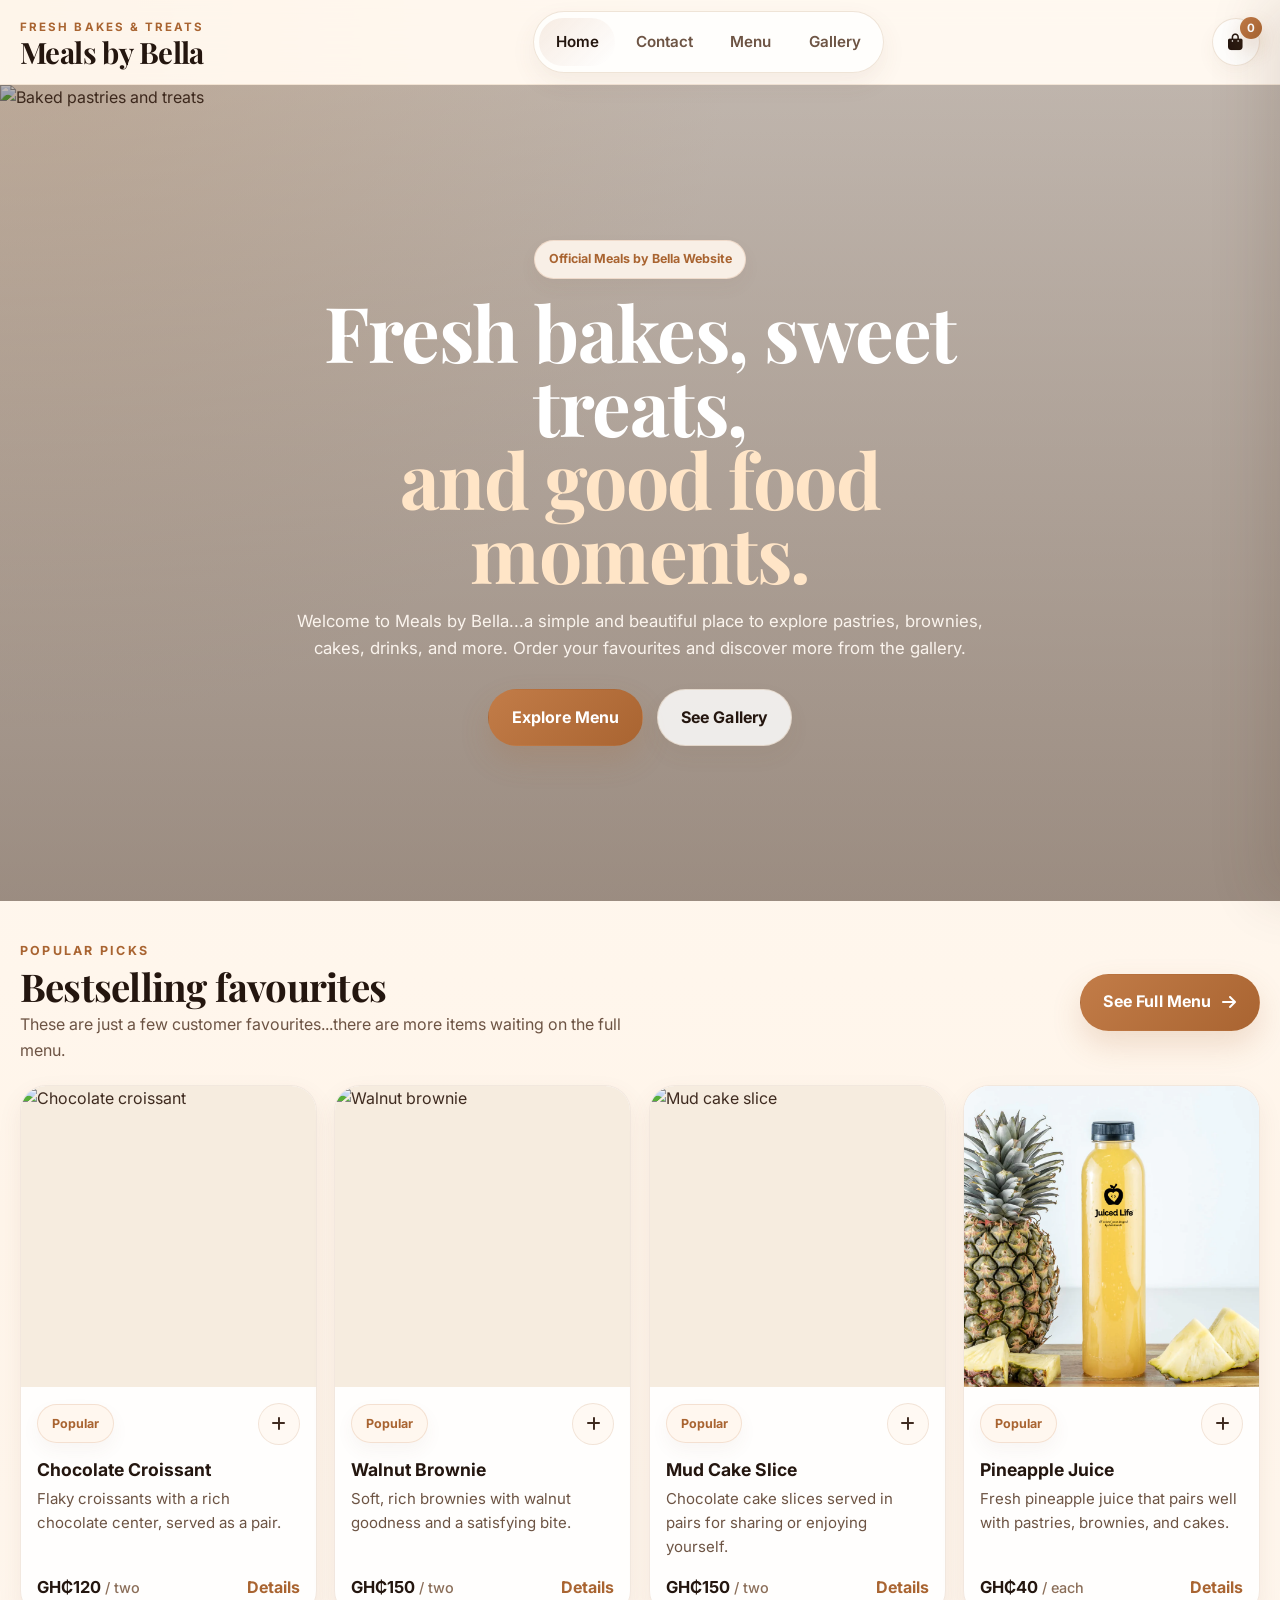
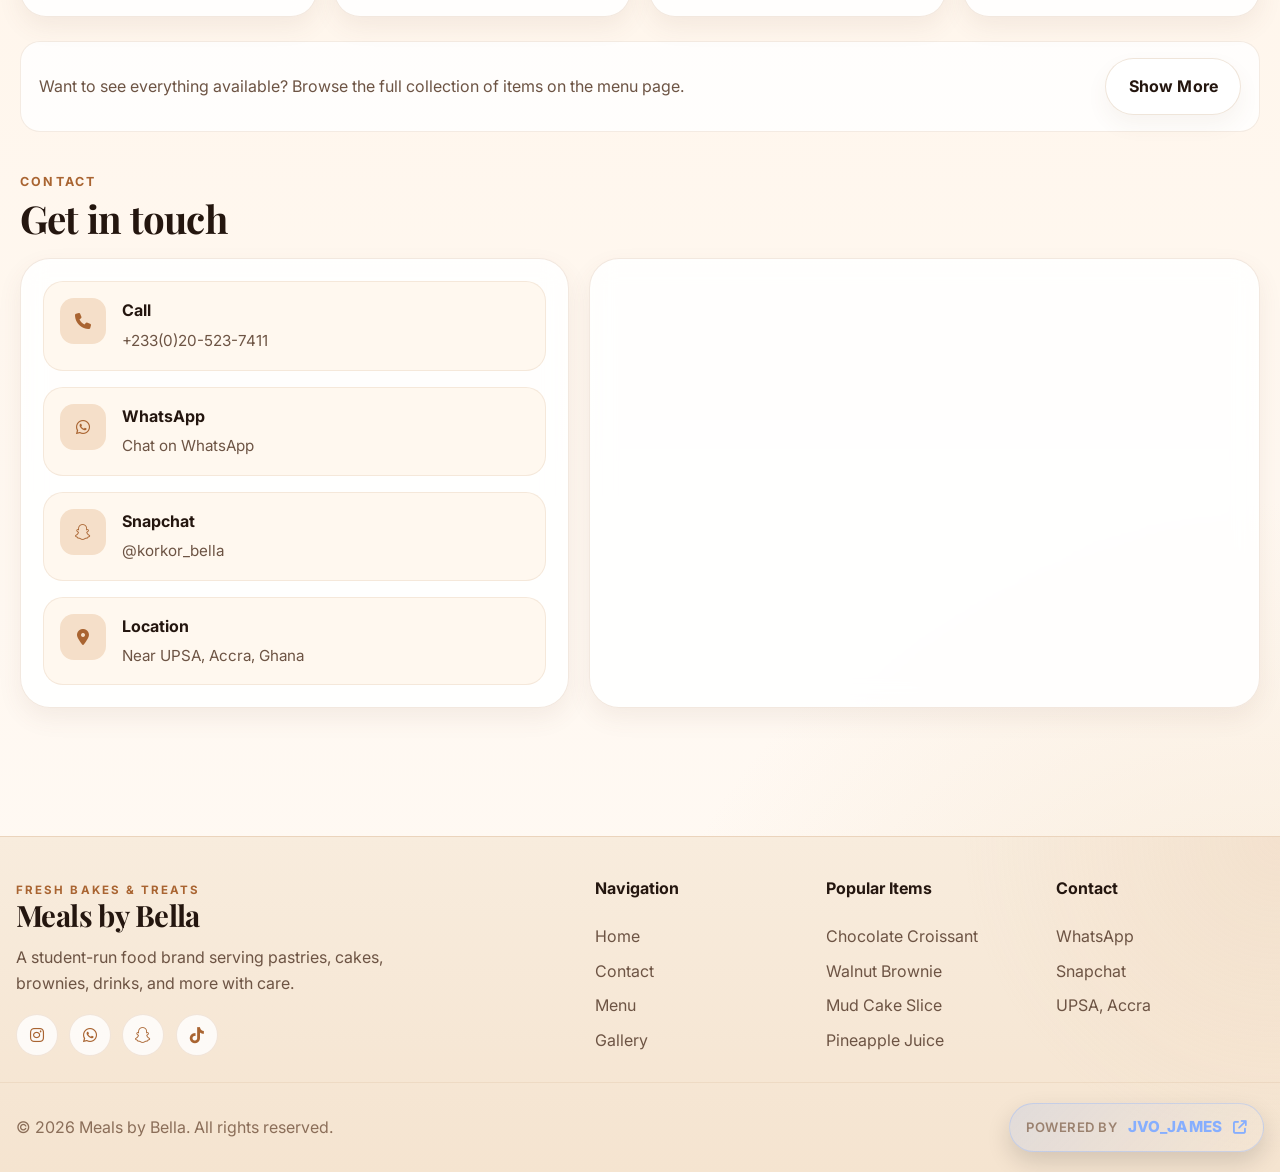
==== commit ab327076: "Update index.html" ====
--- a/index.html
+++ b/index.html
@@ -475,7 +475,7 @@
      <div class="footer-bottom-bar">
   <p>© 2026 Meals by Bella. All rights reserved.</p>
 
-  <a href="https://jvo-james.github.io/portfolio/" class="footer-powered">
+  <a href="https://jvo-james.github.io/portfolio/" class="footer-powered" target="_blank" rel="noopener noreferrer">
     <span class="footer-powered__label">Powered by</span>
     <span class="footer-powered__name">JVO_JAMES</span>
     <i class="fa-solid fa-arrow-up-right-from-square"></i>
--- a/styles.css
+++ b/styles.css
@@ -3053,3 +3053,98 @@
 .is-hidden {
   display: none !important;
 }
+
+.footer-bottom-bar {
+  display: flex;
+  align-items: center;
+  justify-content: space-between;
+  gap: 1rem;
+  flex-wrap: wrap;
+}
+
+.footer-powered {
+  display: inline-flex;
+  align-items: center;
+  gap: 0.65rem;
+  min-height: 46px;
+  padding: 0.7rem 1rem;
+  border-radius: 999px;
+  background: linear-gradient(135deg, rgba(255,255,255,0.08), rgba(255,255,255,0.03));
+  border: 1px solid rgba(255,255,255,0.12);
+  box-shadow: 0 10px 24px rgba(0,0,0,0.14);
+  transition: transform 0.3s ease, box-shadow 0.3s ease, border-color 0.3s ease;
+  text-decoration: none;
+}
+
+.footer-powered:hover {
+  transform: translateY(-2px);
+  box-shadow: 0 16px 30px rgba(0,0,0,0.18);
+  border-color: rgba(217,181,109,0.45);
+}
+
+.footer-powered__label {
+  font-size: 0.82rem;
+  font-weight: 600;
+  letter-spacing: 0.04em;
+  text-transform: uppercase;
+  opacity: 0.8;
+}
+
+.footer-powered__name {
+  font-size: 0.95rem;
+  font-weight: 800;
+  letter-spacing: 0.02em;
+  color: #d9b56d;
+}
+
+.footer-powered i {
+  font-size: 0.85rem;
+  color: #d9b56d;
+}
+
+@media (max-width: 640px) {
+  .footer-bottom-bar {
+    flex-direction: column;
+    align-items: flex-start;
+  }
+}
+.footer-powered {
+  display: inline-flex;
+  align-items: center;
+  gap: 0.65rem;
+  min-height: 46px;
+  padding: 0.7rem 1rem;
+  border-radius: 999px;
+  background: linear-gradient(135deg, rgba(134,174,254,0.18), rgba(255,255,255,0.04));
+  border: 1px solid rgba(134,174,254,0.35);
+  box-shadow: 0 10px 24px rgba(0,0,0,0.14);
+  transition: transform 0.3s ease, box-shadow 0.3s ease, border-color 0.3s ease;
+  text-decoration: none;
+}
+
+.footer-powered:hover {
+  transform: translateY(-2px);
+  box-shadow: 0 16px 30px rgba(0,0,0,0.18);
+  border-color: rgba(134,174,254,0.6);
+}
+
+.footer-powered__label {
+  font-size: 0.82rem;
+  font-weight: 600;
+  letter-spacing: 0.04em;
+  text-transform: uppercase;
+  opacity: 0.82;
+  color: inherit;
+}
+
+.footer-powered__name {
+  font-size: 0.95rem;
+  font-weight: 800;
+  letter-spacing: 0.02em;
+  color: #86aefe;
+}
+
+.footer-powered i {
+  font-size: 0.85rem;
+  color: #86aefe;
+}
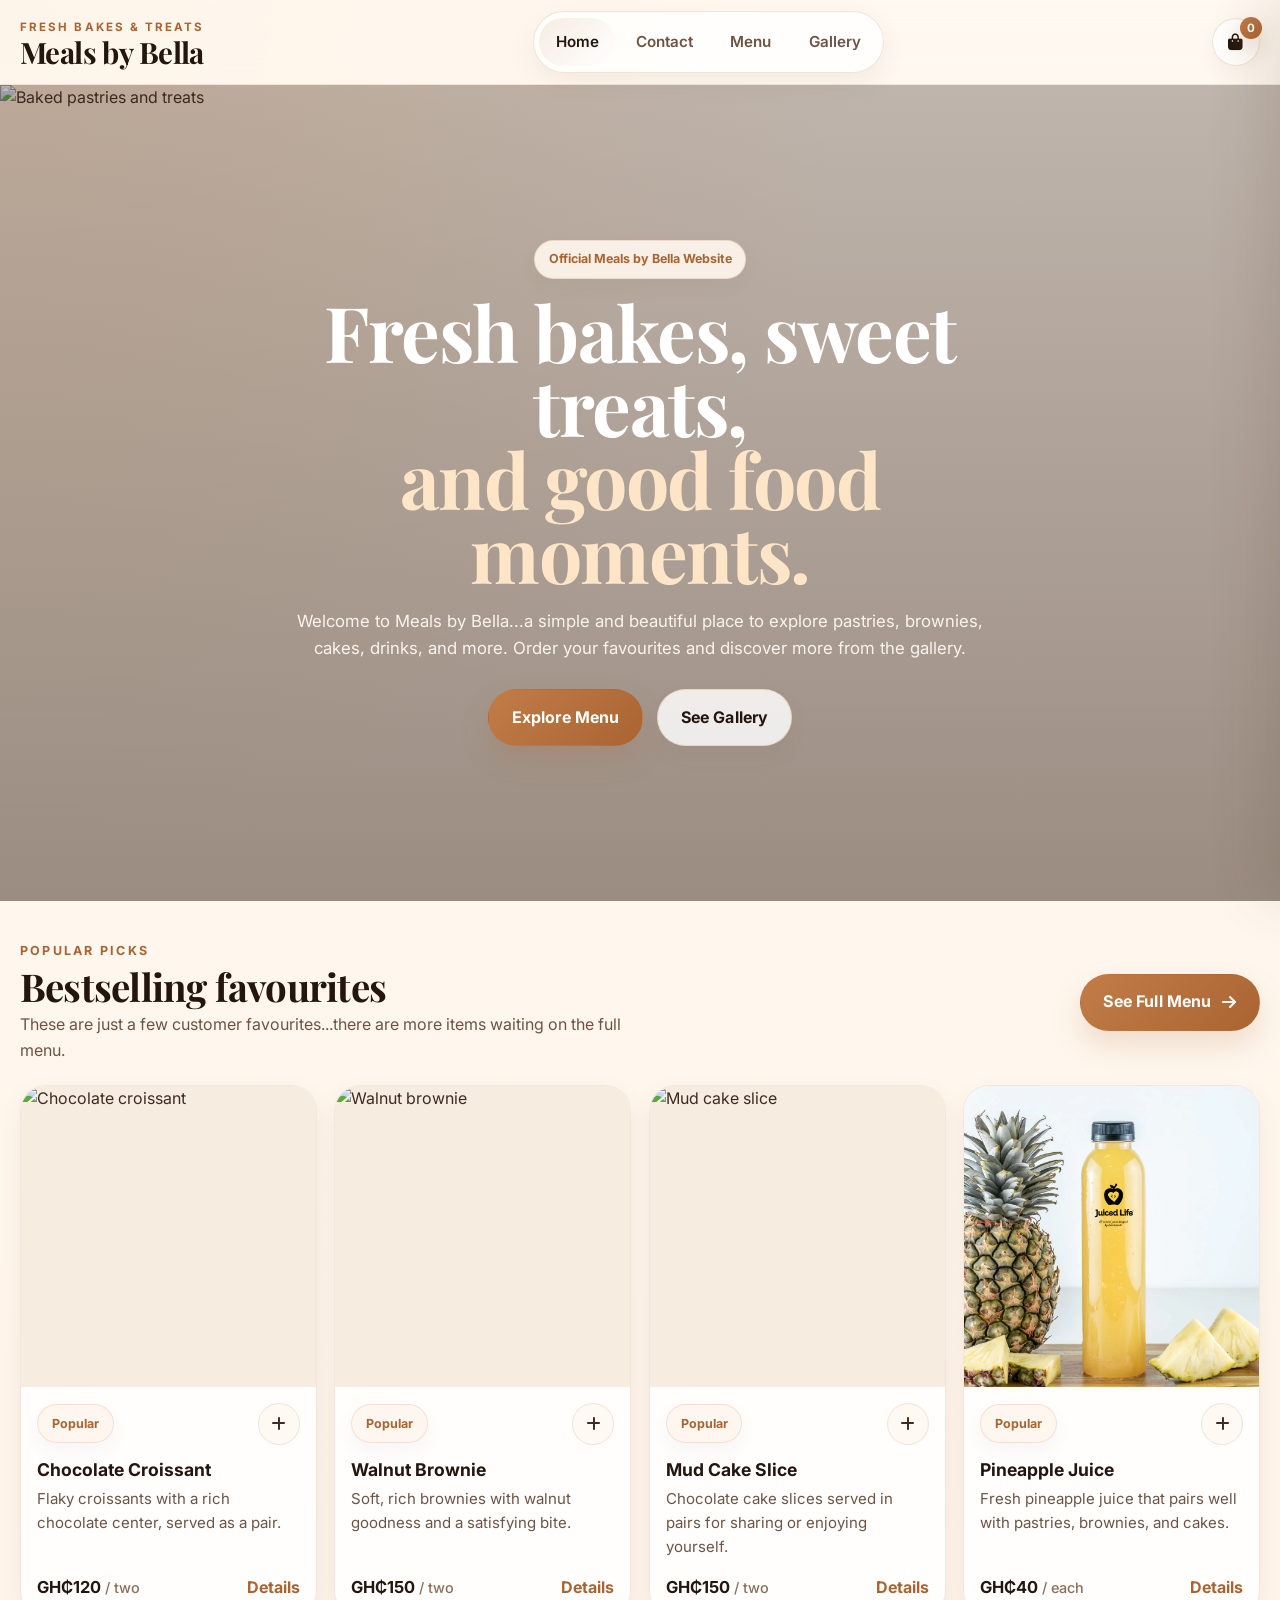
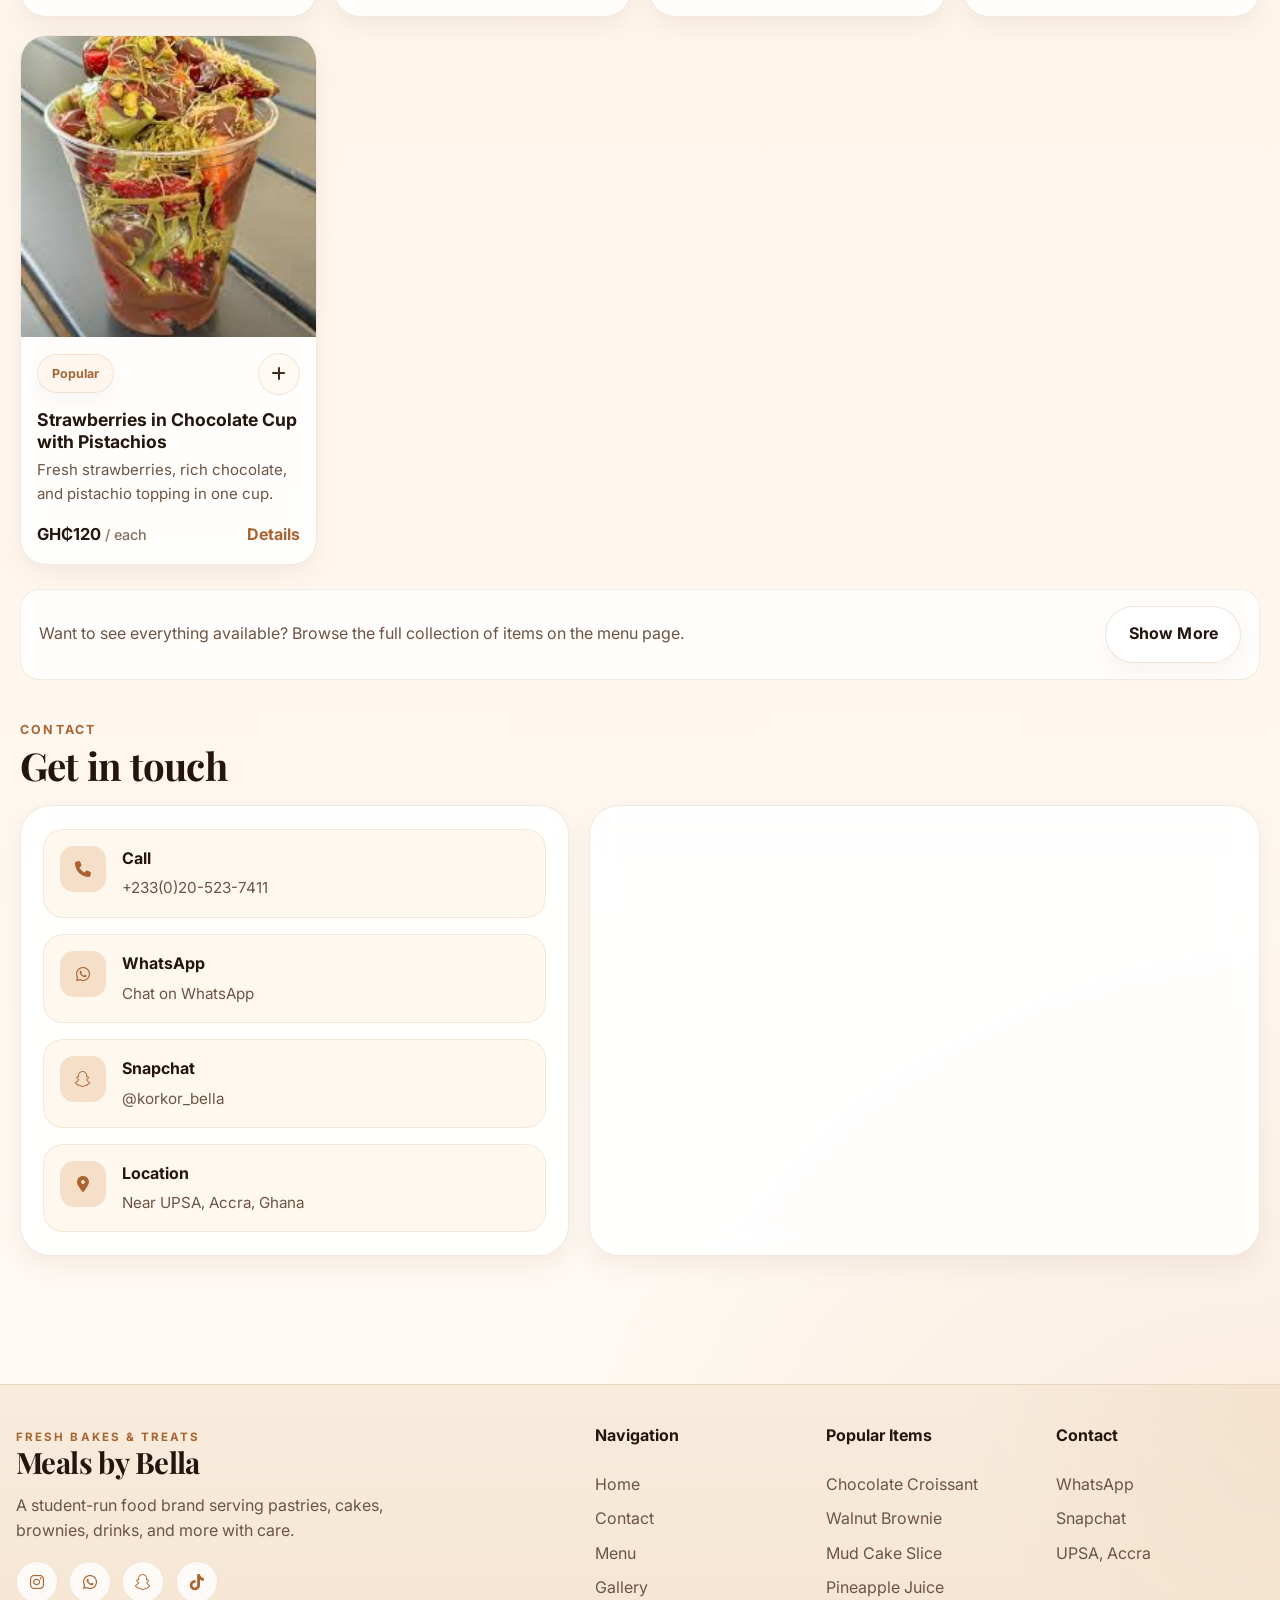
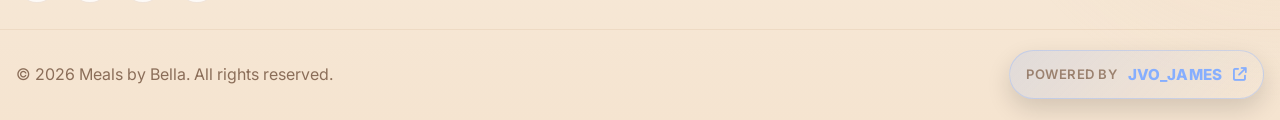
==== commit f8419e27: "Update index.html" ====
--- a/index.html
+++ b/index.html
@@ -350,6 +350,46 @@
                 </div>
               </div>
             </article>
+
+            <article
+  class="product-card"
+  data-id="strawberries-chocolate-cup-pistachios"
+  data-name="Strawberries in Chocolate Cup with Pistachios"
+  data-price="120"
+  data-unit="each"
+  data-image="pistache.jpg.jpg"
+  data-category="Pastries"
+>
+  <a href="product.html?product=strawberries-chocolate-cup-pistachios" class="product-card__media">
+    <img
+      src="pistache.jpg"
+      alt="Strawberries in chocolate cup with pistachios"
+    />
+  </a>
+
+  <div class="product-card__content">
+    <div class="product-card__top">
+      <span class="pill">Popular</span>
+      <button
+        class="product-card__icon js-add-to-cart"
+        type="button"
+        aria-label="Add Strawberries in Chocolate Cup with Pistachios to cart"
+      >
+        <i class="fa-solid fa-plus"></i>
+      </button>
+    </div>
+
+    <a href="product.html?product=strawberries-chocolate-cup-pistachios" class="product-card__title-wrap">
+      <h3>Strawberries in Chocolate Cup with Pistachios</h3>
+      <p>Fresh strawberries, rich chocolate, and pistachio topping in one cup.</p>
+    </a>
+
+    <div class="product-card__bottom">
+      <strong>GH₵120 <span>/ each</span></strong>
+      <a href="product.html?product=strawberries-chocolate-cup-pistachios" class="text-link">Details</a>
+    </div>
+  </div>
+</article>
           </div>
 
           <div class="products-more">
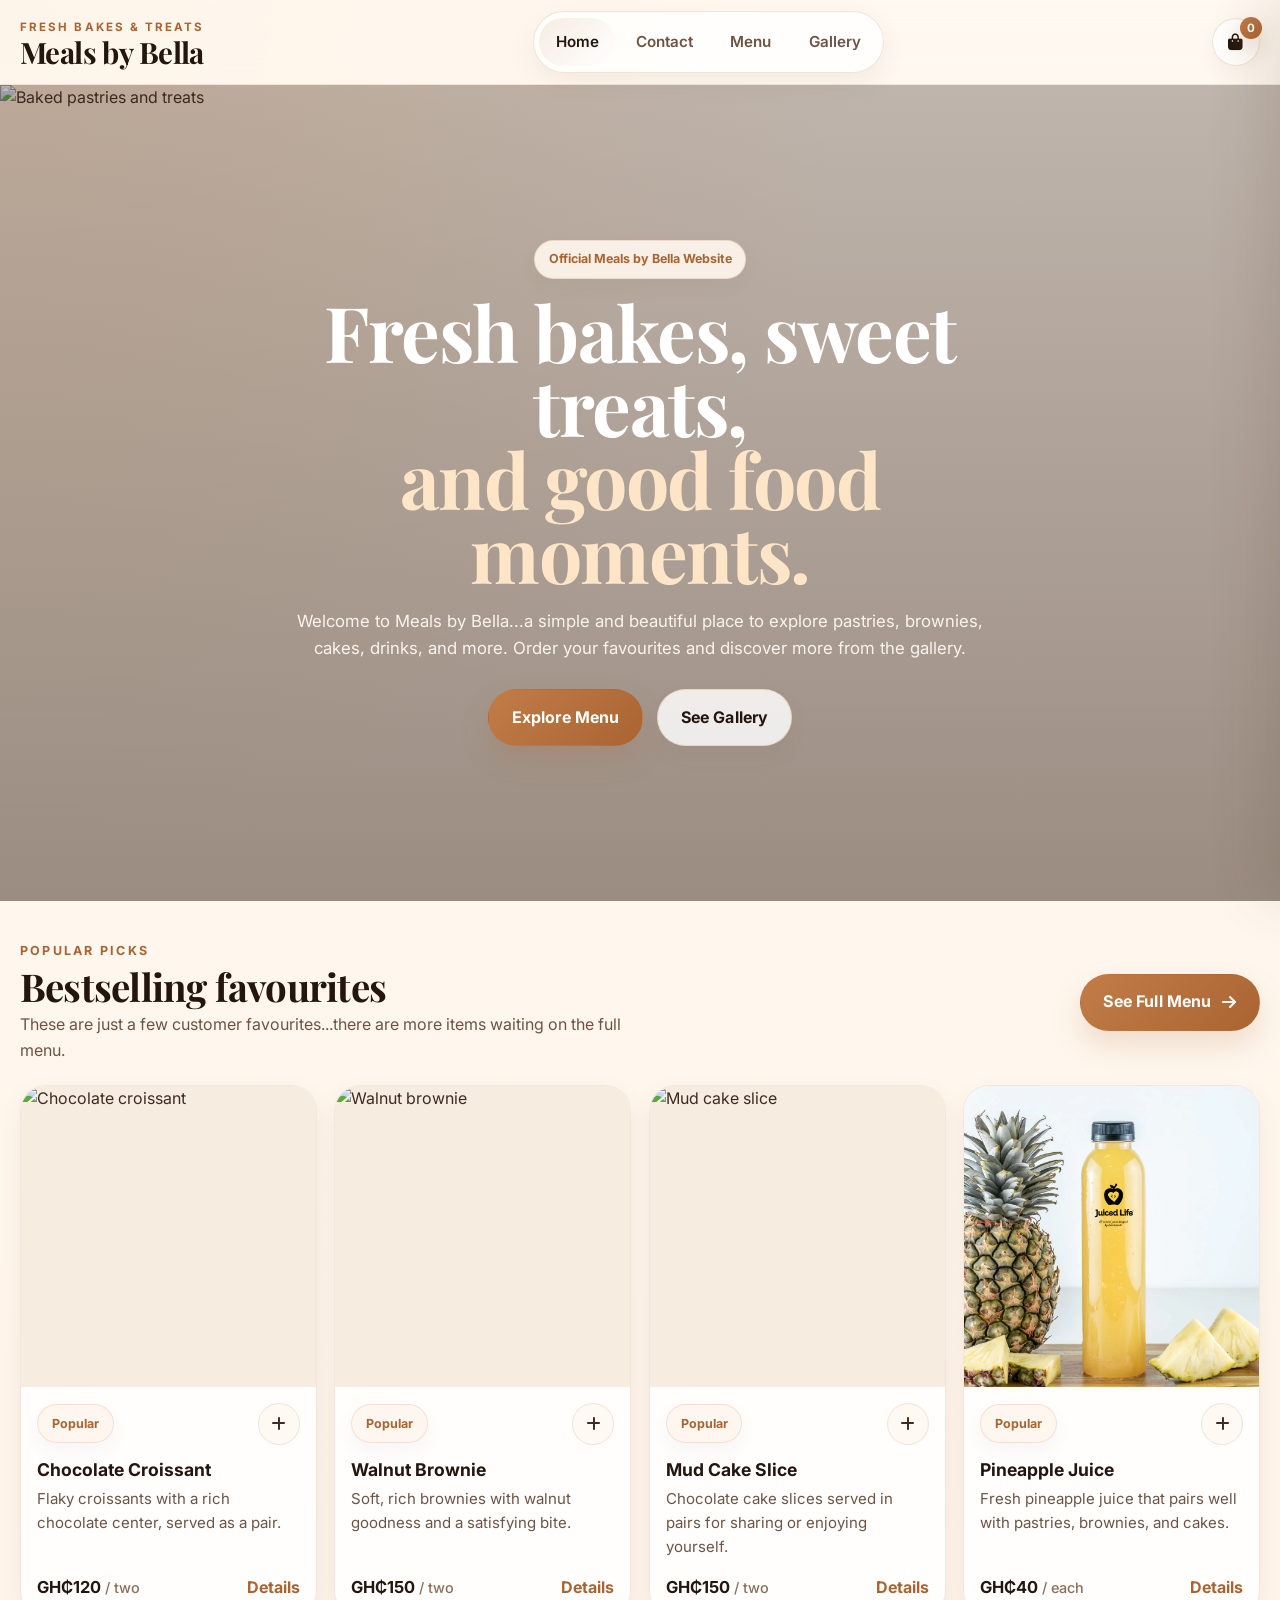
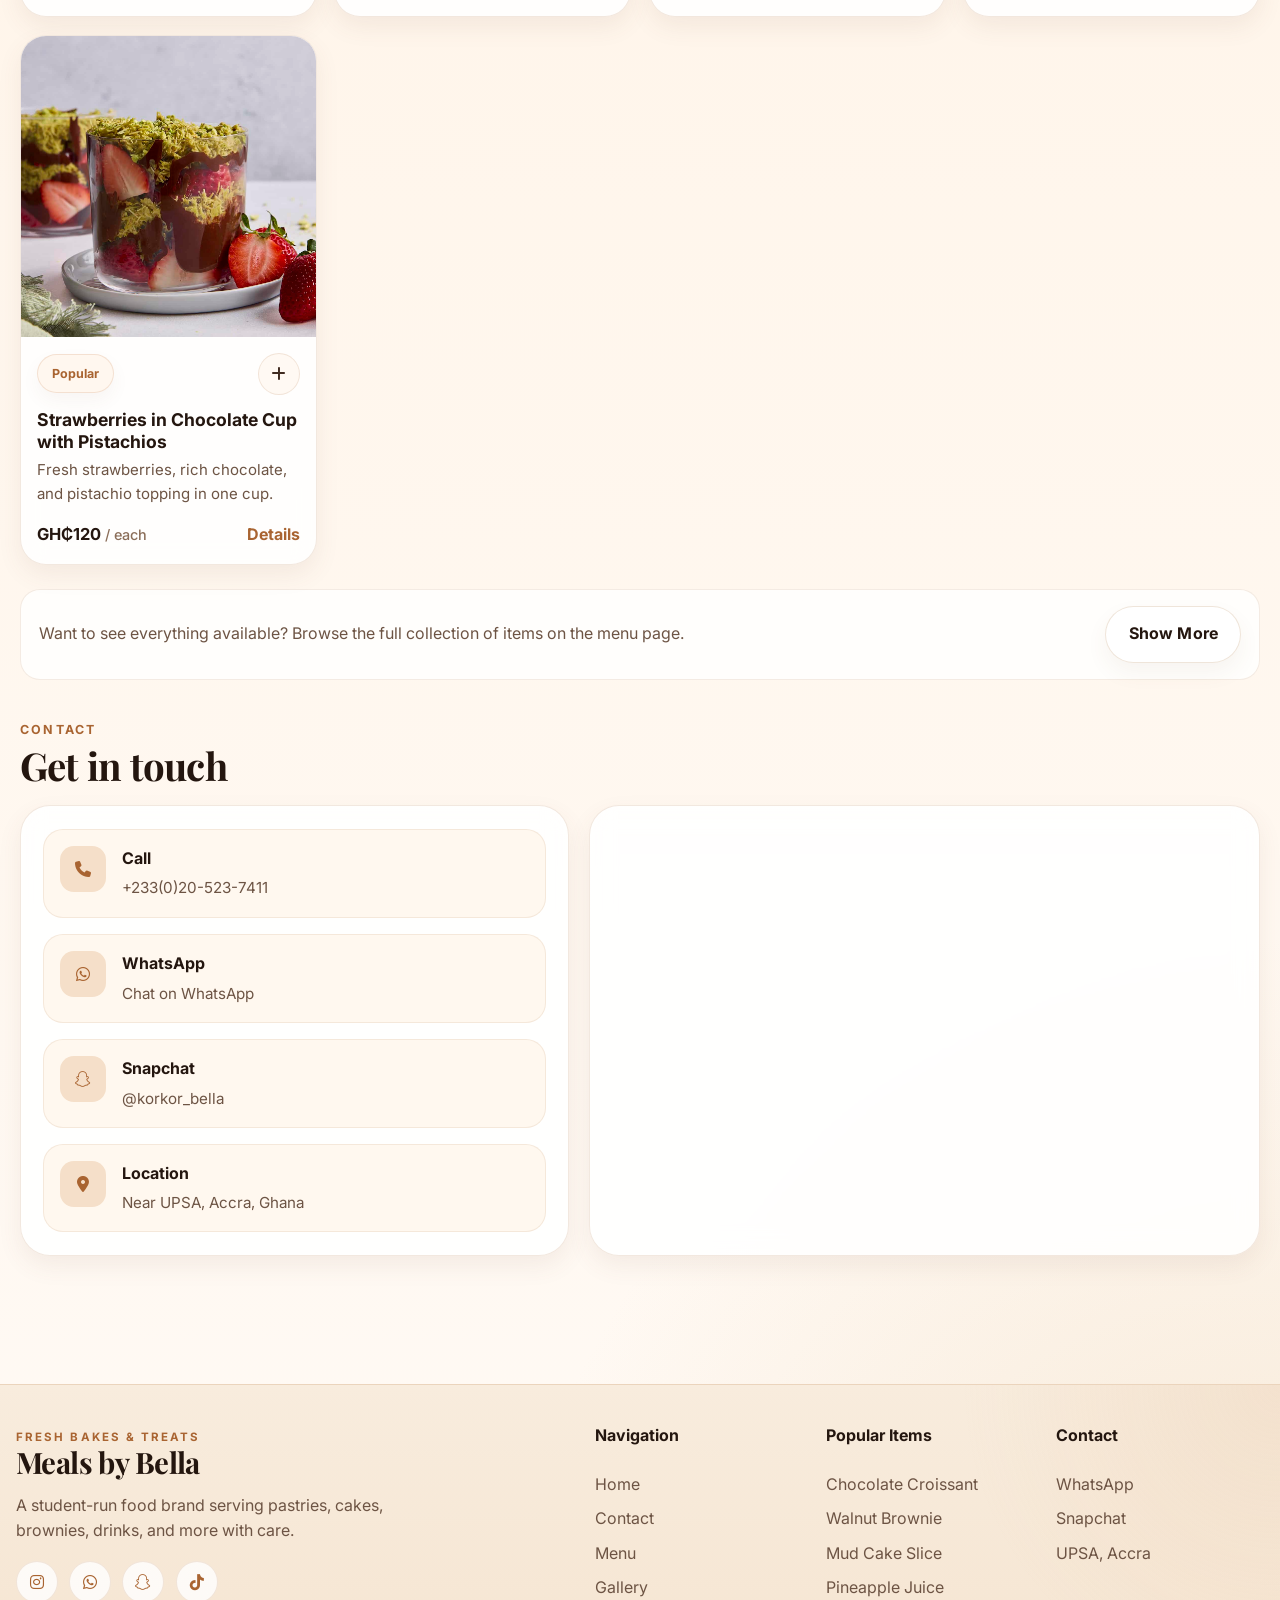
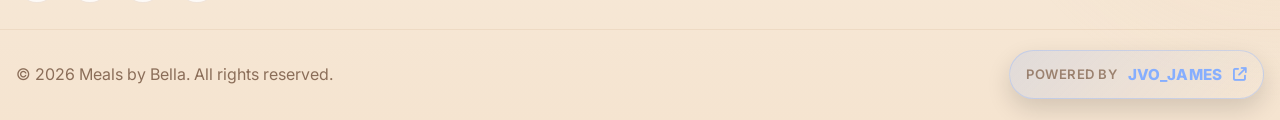
==== commit ed239ee8: "Update index.html" ====
--- a/index.html
+++ b/index.html
@@ -357,12 +357,12 @@
   data-name="Strawberries in Chocolate Cup with Pistachios"
   data-price="120"
   data-unit="each"
-  data-image="pistache.jpg.jpg"
+  data-image="menu/pistache3.jpg"
   data-category="Pastries"
 >
   <a href="product.html?product=strawberries-chocolate-cup-pistachios" class="product-card__media">
     <img
-      src="pistache.jpg"
+      src="menu/pistache3.jpg"
       alt="Strawberries in chocolate cup with pistachios"
     />
   </a>
